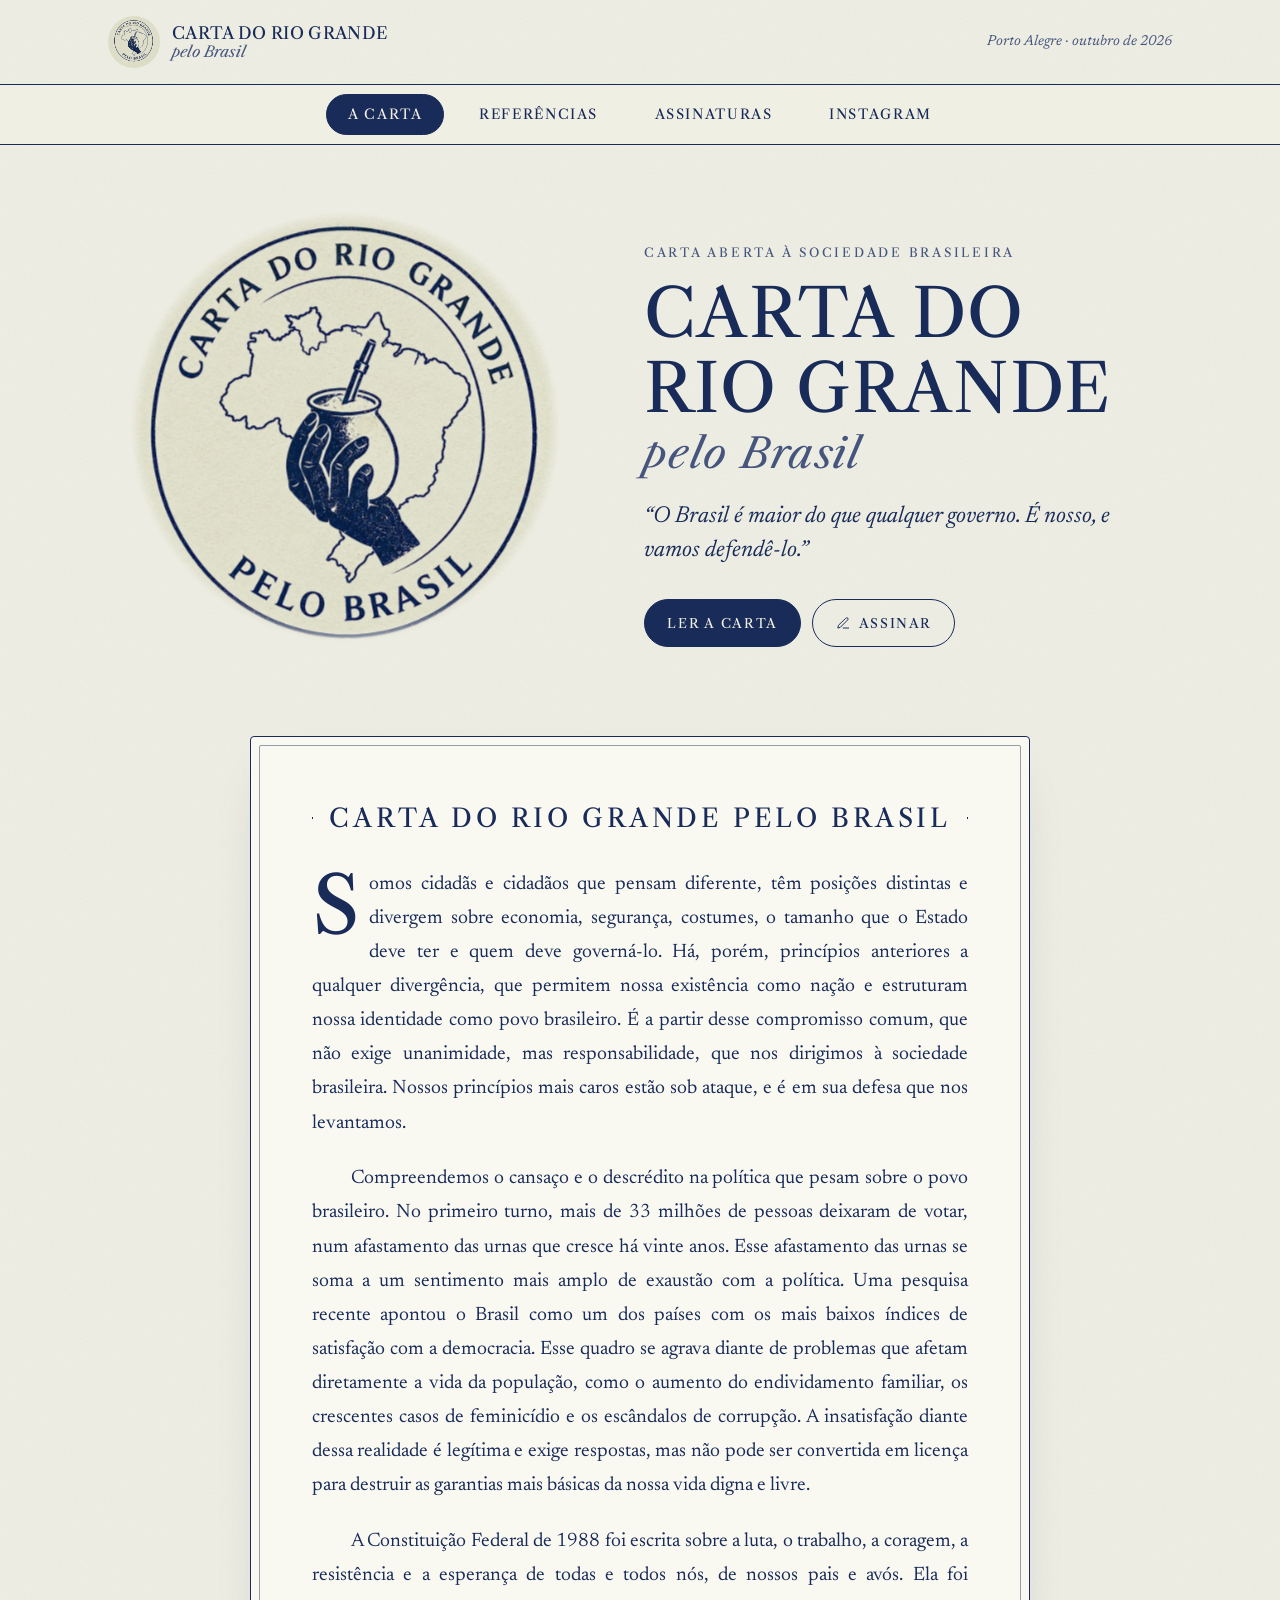
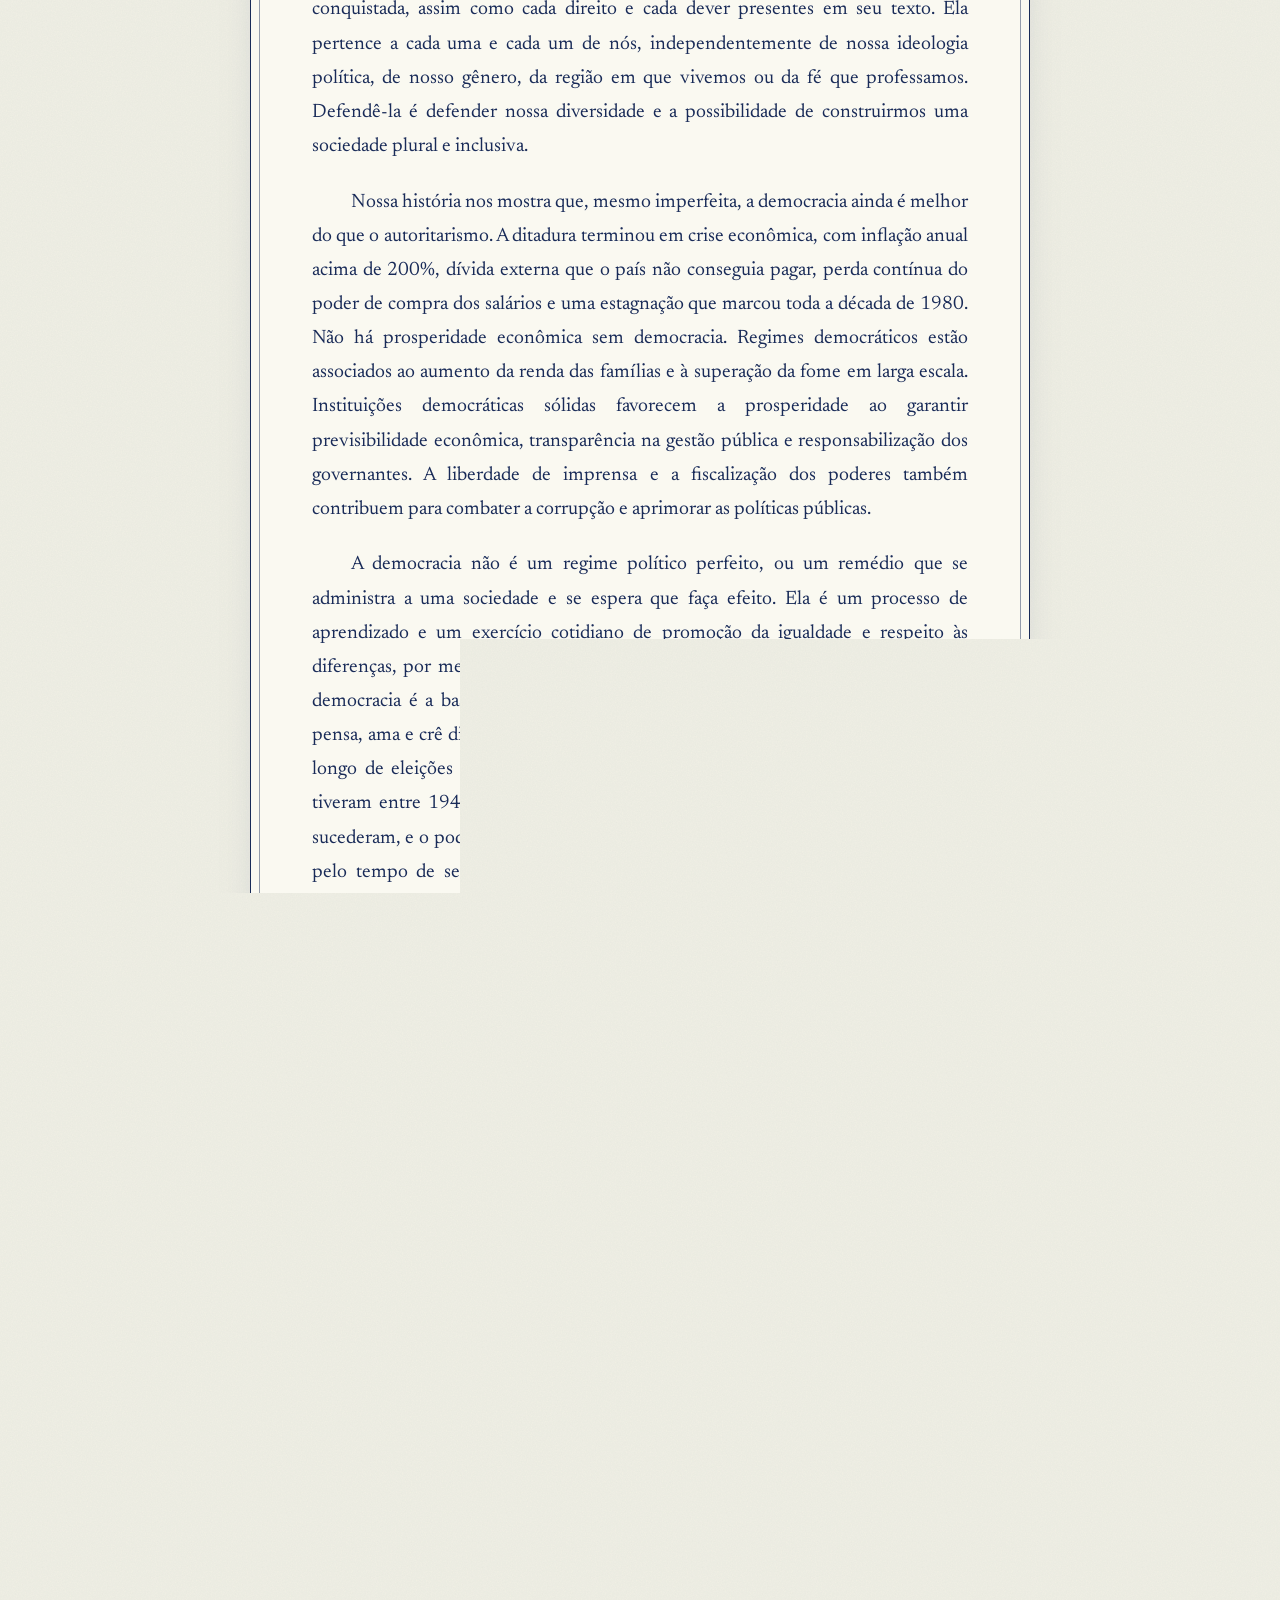
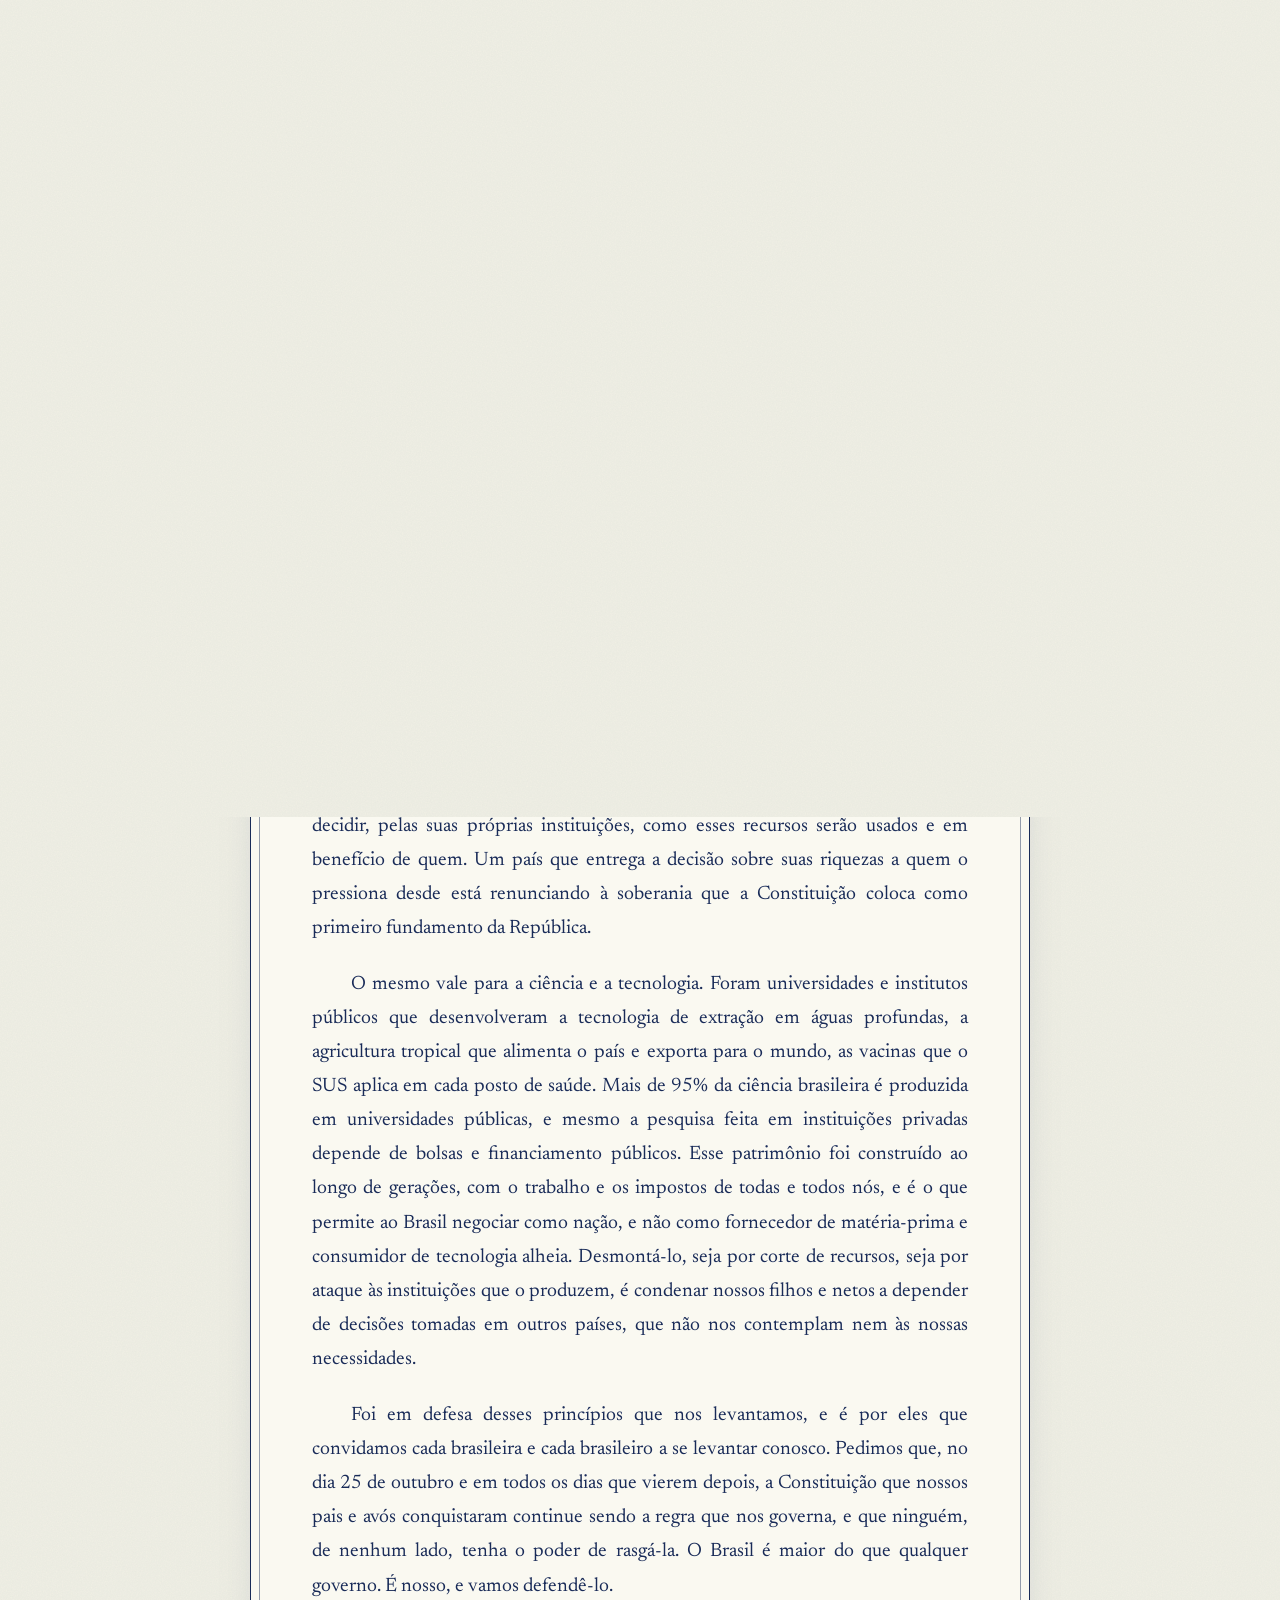
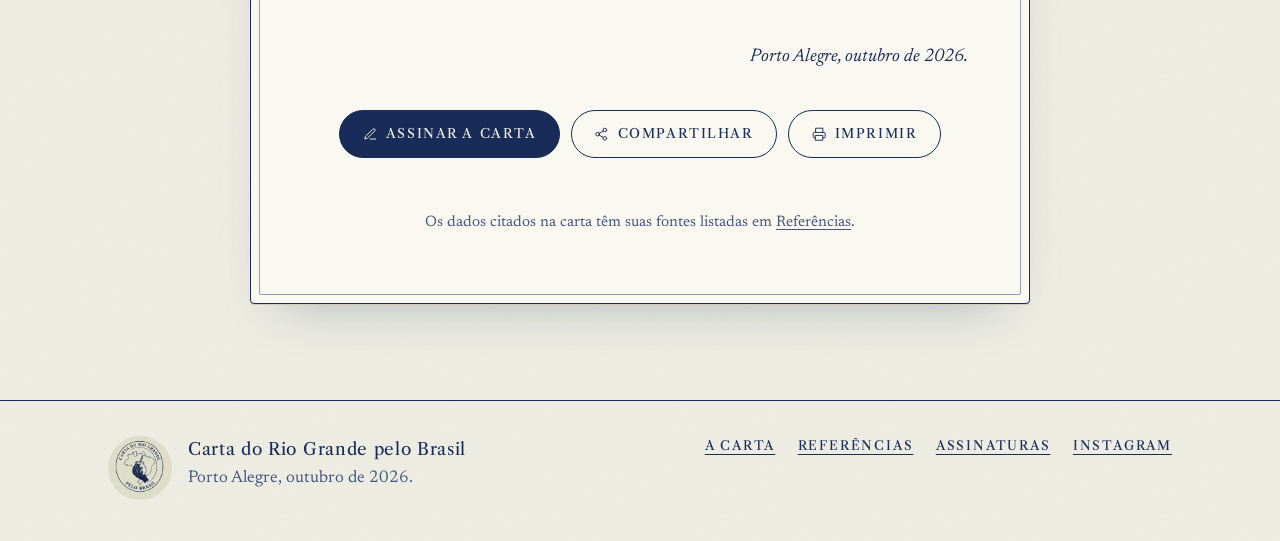
==== carta-rio-grande/carta-rio-grande-arquivo-unico.html @ a9699f63 "Adiciona versão em arquivo único da Carta do Rio Grande Co-Authored-By: Claude Opus 5.5 <noreply@ant" ====
<!doctype html>
<html lang="pt-BR">
<head>
  <meta charset="utf-8">
  <meta name="viewport" content="width=device-width, initial-scale=1, viewport-fit=cover">
  <title>Carta do Rio Grande pelo Brasil</title>
  <meta name="description" content="Uma carta aberta, escrita em Porto Alegre, em defesa da Constituição de 1988 e da democracia brasileira. Leia, consulte as referências e assine.">
  <meta name="theme-color" content="#F1F0E4">

  <meta property="og:type" content="website">
  <meta property="og:locale" content="pt_BR">
  <meta property="og:title" content="Carta do Rio Grande pelo Brasil">
  <meta property="og:description" content="Uma carta aberta em defesa da Constituição de 1988 e da democracia brasileira. Leia e assine.">
  <meta name="twitter:card" content="summary_large_image">

  <link rel="icon" href="[data-uri]" type="image/png">

  <link rel="preconnect" href="https://fonts.googleapis.com">
  <link rel="preconnect" href="https://fonts.gstatic.com" crossorigin>
  <link rel="stylesheet" href="https://fonts.googleapis.com/css2?family=Libre+Caslon+Text:ital,wght@0,400;0,700;1,400&amp;family=Newsreader:ital,opsz,wght@0,6..72,400;0,6..72,500;1,6..72,400&amp;display=swap">
  <style>
/* ==========================================================================
   Carta do Rio Grande pelo Brasil
   Tema: carimbo em tinta azul sobre papel, como o selo da carta.
   ========================================================================== */

:root {
  --ink: #192B58;        /* azul do selo */
  --ink-2: #24396F;
  --ink-soft: #46557D;   /* texto secundário */
  --paper: #F1F0E4;      /* papel do selo */
  --paper-2: #E8E6D6;
  --sheet: #FAF9F1;      /* folha da carta */
  --line: #CFCDBB;

  --serif-display: "Libre Caslon Text", Georgia, "Times New Roman", serif;
  --serif-text: "Newsreader", Georgia, "Times New Roman", serif;

  --gutter: 16px;
  --radius: 14px;
  --ease: cubic-bezier(.2, .7, .2, 1);
}

@media (min-width: 640px) { :root { --gutter: 28px; } }

*, *::before, *::after { box-sizing: border-box; }

html { scroll-behavior: smooth; -webkit-text-size-adjust: 100%; text-size-adjust: 100%; }

body {
  margin: 0;
  font-family: var(--serif-text);
  font-size: 1.0625rem;
  line-height: 1.6;
  color: var(--ink);
  background-color: var(--paper);
  /* grão de papel */
  background-image: url("data:image/svg+xml,%3Csvg xmlns='http://www.w3.org/2000/svg' width='220' height='220'%3E%3Cfilter id='n'%3E%3CfeTurbulence type='fractalNoise' baseFrequency='.8' numOctaves='3' stitchTiles='stitch'/%3E%3CfeColorMatrix values='0 0 0 0 .1 0 0 0 0 .17 0 0 0 0 .35 0 0 0 .06 0'/%3E%3C/filter%3E%3Crect width='100%25' height='100%25' filter='url(%23n)'/%3E%3C/svg%3E");
  -webkit-font-smoothing: antialiased;
}

h1, h2, h3 { margin: 0; font-family: var(--serif-display); font-weight: 400; line-height: 1.12; text-wrap: balance; }
p { margin: 0 0 1em; }
a { color: inherit; }
img, svg { display: block; max-width: 100%; height: auto; }
button, input { font: inherit; color: inherit; }
::selection { background: rgba(25, 43, 88, .16); }
:focus-visible { outline: 2px solid var(--ink); outline-offset: 3px; }

.wrap { width: 100%; max-width: 1120px; margin-inline: auto; padding-inline: var(--gutter); }
.narrow { max-width: 820px; }
.sprite { position: absolute; width: 0; height: 0; overflow: hidden; }
.sr-only { position: absolute; width: 1px; height: 1px; margin: -1px; padding: 0; overflow: hidden; clip: rect(0 0 0 0); white-space: nowrap; border: 0; }
.icon { width: 1.1em; height: 1.1em; flex: none; }

.skip-link {
  position: absolute; left: var(--gutter); top: -80px; z-index: 50;
  padding: .6rem 1rem; border-radius: 8px; background: var(--ink); color: var(--paper); text-decoration: none;
}
.skip-link:focus { top: 10px; }

/* ---------- Cabeçalho ---------- */
.masthead { position: relative; }

.masthead-inner {
  display: flex; align-items: center; justify-content: space-between; gap: 1rem;
  padding-block: 1rem;
}

.brand { display: inline-flex; align-items: center; gap: .75rem; text-decoration: none; }
.brand img { width: 52px; height: 52px; border-radius: 50%; mix-blend-mode: multiply; }
.brand-text { margin: 0; font-weight: 400; font-family: var(--serif-display); font-size: 1.05rem; line-height: 1.15; letter-spacing: .02em; text-transform: uppercase; }
.brand-text em { display: block; font-style: italic; text-transform: none; font-size: .95rem; letter-spacing: 0; color: var(--ink-soft); }

.masthead-date { display: none; margin: 0; font-size: .9rem; font-style: italic; color: var(--ink-soft); }
@media (min-width: 720px) { .masthead-date { display: block; } }

/* Abas — barra fixa, botões como carimbos */
.tabs-bar {
  position: sticky; top: 0; z-index: 20;
  border-block: 1.5px solid var(--ink);
  background: rgba(241, 240, 228, .94);
  -webkit-backdrop-filter: blur(8px);
  backdrop-filter: blur(8px);
}

.tabs {
  display: flex; gap: .4rem;
  padding-block: .55rem;
  overflow-x: auto; scrollbar-width: none;
}
.tabs::-webkit-scrollbar { display: none; }

.tab {
  flex: 0 0 auto;
  padding: .5rem 1rem;
  border: 1.5px solid transparent;
  border-radius: 999px;
  background: none;
  font-family: var(--serif-display);
  font-size: .82rem;
  letter-spacing: .12em;
  text-transform: uppercase;
  cursor: pointer;
  transition: background-color .25s, color .25s, border-color .25s;
}
.tab:hover { border-color: var(--ink); }
.tab[aria-selected="true"] { background: var(--ink); color: var(--paper); border-color: var(--ink); }

@media (min-width: 640px) {
  .tabs { justify-content: center; gap: .8rem; }
  .tab { padding: .55rem 1.3rem; font-size: .86rem; }
}
@media (max-width: 639.98px) {
  .refs li { padding-left: 2.3rem; font-size: .98rem; }
}

/* ---------- Painéis ---------- */
.panel { padding-block: clamp(2.5rem, 2rem + 4vw, 5rem) clamp(3.5rem, 3rem + 4vw, 6rem); outline: none; }
.panel[hidden] { display: none; }
.panel.is-entering { animation: rise .55s var(--ease); }

.kicker {
  margin: 0 0 .8rem;
  font-family: var(--serif-display);
  font-size: .78rem; letter-spacing: .22em; text-transform: uppercase;
  color: var(--ink-soft);
}

.panel-head { text-align: center; margin-bottom: clamp(2rem, 1.5rem + 2vw, 3rem); }
.panel-title { font-size: clamp(2.2rem, 1.6rem + 3vw, 3.6rem); letter-spacing: .02em; }
.panel-title::after {
  content: ""; display: block; width: 72px; height: 1.5px; margin: 1.2rem auto 0; background: var(--ink);
}
.panel-intro { max-width: 36rem; margin: 1.2rem auto 0; font-size: 1.15rem; color: var(--ink-soft); }

/* ---------- Botões ---------- */
.btn {
  display: inline-flex; align-items: center; justify-content: center; gap: .55rem;
  min-height: 48px; padding: .7rem 1.4rem;
  border: 1.5px solid var(--ink); border-radius: 999px;
  font-family: var(--serif-display); font-size: .82rem; letter-spacing: .12em; text-transform: uppercase;
  text-decoration: none; cursor: pointer; background: none;
  transition: background-color .25s, color .25s, transform .25s var(--ease);
}
.btn:hover { transform: translateY(-2px); }
.btn-ink { background: var(--ink); color: var(--paper); }
.btn-ink:hover { background: var(--ink-2); }
.btn-line:hover { background: var(--ink); color: var(--paper); }
.btn.is-disabled { opacity: .45; cursor: default; transform: none; }

/* ---------- Hero ---------- */
.hero {
  display: grid; gap: 2rem; align-items: center; justify-items: center;
  text-align: center;
  padding-bottom: clamp(2.5rem, 2rem + 3vw, 4.5rem);
}

.hero-seal { width: min(78vw, 400px); }
.hero-seal img {
  mix-blend-mode: multiply;
  /* recorta só o selo (sem o quadrado de papel da imagem) */
  -webkit-mask-image: radial-gradient(circle closest-side at 49.5% 46.5%, #000 84%, transparent 89%);
  mask-image: radial-gradient(circle closest-side at 49.5% 46.5%, #000 84%, transparent 89%);
  transform: scale(1.18);
  animation: stamp .9s var(--ease) both;
}

.hero-title { font-size: clamp(2.3rem, 1.6rem + 3.6vw, 4.2rem); letter-spacing: .02em; text-transform: uppercase; }
.hero-title span { display: block; margin-top: .3rem; font-style: italic; text-transform: none; font-size: .62em; color: var(--ink-soft); }

.hero-lead { max-width: 30rem; margin: 1.4rem auto 2rem; font-size: clamp(1.2rem, 1.1rem + .5vw, 1.45rem); font-style: italic; line-height: 1.45; }

.hero-actions { display: flex; flex-wrap: wrap; justify-content: center; gap: .7rem; }

@media (min-width: 900px) {
  .hero { grid-template-columns: 1fr 1.1fr; text-align: left; justify-items: start; gap: 3.5rem; }
  .hero-seal { width: 100%; max-width: 440px; justify-self: center; }
  .hero-lead { margin-inline: 0; }
  .hero-actions { justify-content: flex-start; }
}

/* ---------- A carta ---------- */
.letter-sheet {
  position: relative;
  max-width: 780px; margin-inline: auto;
  padding: clamp(1.8rem, 1rem + 4vw, 4.5rem) clamp(1.3rem, .6rem + 4vw, 4.5rem);
  background: var(--sheet);
  border: 1.5px solid var(--ink);
  border-radius: 4px;
  box-shadow: 0 1px 0 var(--line), 0 24px 50px -30px rgba(25, 43, 88, .35);
}
/* moldura dupla, como a borda do selo */
.letter-sheet::before {
  content: ""; position: absolute; inset: 8px;
  border: 1px solid rgba(25, 43, 88, .45); border-radius: 2px;
  pointer-events: none;
}

.letter-head { display: flex; align-items: center; gap: 1rem; margin-bottom: 2.2rem; }
.stamp-rule { flex: 1; height: 1.5px; background: var(--ink); }
.letter-title {
  font-size: clamp(1.15rem, 1rem + .9vw, 1.6rem);
  letter-spacing: .14em; text-transform: uppercase; text-align: center;
}

.letter-body p {
  font-size: clamp(1.08rem, 1.02rem + .25vw, 1.22rem);
  line-height: 1.75;
  text-align: justify; hyphens: auto; -webkit-hyphens: auto;
  text-indent: 2em;
  margin-bottom: 1.1em;
}
.letter-body p:first-child { text-indent: 0; }
.letter-body p:first-child::first-letter {
  float: left;
  margin: .08em .12em 0 0;
  font-family: var(--serif-display);
  font-size: 4.1em; line-height: .8;
}

.letter-foot { margin-top: 2.4rem; text-align: center; }
.letter-place { font-size: 1.15rem; font-style: italic; text-align: right; margin-bottom: 2.4rem; }
.letter-actions { display: flex; flex-wrap: wrap; justify-content: center; gap: .7rem; }
.share-feedback { min-height: 1.5em; margin: .9rem 0 0; font-size: .95rem; font-style: italic; color: var(--ink-soft); }
.letter-refs-note { margin: 1rem 0 0; font-size: .95rem; color: var(--ink-soft); }
.letter-refs-note a { text-underline-offset: 3px; }

/* ---------- Referências ---------- */
.search {
  position: relative; display: flex; align-items: center; gap: .6rem;
  margin-bottom: 1.8rem; padding: 0 1.1rem;
  border: 1.5px solid var(--ink); border-radius: 999px;
  background: var(--sheet);
}
.search .icon { color: var(--ink-soft); }
.search input {
  flex: 1; min-width: 0; min-height: 50px;
  border: 0; background: none; font-size: 1.05rem; outline: none;
}
.search input::placeholder { color: #6F7896; }
.search:focus-within { box-shadow: 0 0 0 3px rgba(25, 43, 88, .2); }
.search-count { font-size: .9rem; color: var(--ink-soft); white-space: nowrap; }

.refs { margin: 0; padding: 0; list-style: none; counter-reset: ref; }
.refs li {
  position: relative;
  padding: 1.05rem 0 1.05rem 3rem;
  border-bottom: 1px solid var(--line);
  font-size: 1.02rem; line-height: 1.55;
  overflow-wrap: anywhere;
  counter-increment: ref;
}
.refs li::before {
  content: counter(ref, decimal-leading-zero);
  position: absolute; left: 0; top: 1.15rem;
  font-family: var(--serif-display); font-size: .85rem; letter-spacing: .05em;
  color: var(--ink-soft);
}
.refs li[hidden] { display: none; }
.refs a { color: var(--ink-2); text-decoration-thickness: 1px; text-underline-offset: 3px; }
.refs a:hover { text-decoration-thickness: 2px; }
.refs-empty { text-align: center; font-style: italic; color: var(--ink-soft); padding: 2rem 0; }

/* ---------- Assinaturas ---------- */
.sign-card {
  display: grid; gap: 1.8rem; justify-items: center; text-align: center;
  padding: clamp(1.8rem, 1.2rem + 3vw, 3.2rem);
  border: 1.5px dashed var(--ink); border-radius: var(--radius);
  background: var(--sheet);
}

.sign-seal { width: 150px; }
.seal-line { fill: none; stroke: var(--ink); stroke-width: 1.5; }
.seal-text { font-family: var(--serif-display); font-size: 12.5px; letter-spacing: .1em; fill: var(--ink); }
.sign-seal svg { animation: spin 60s linear infinite; }
.seal-icon { color: var(--ink); }

.form-slot { max-width: 34rem; }
.form-slot h3 { font-size: clamp(1.35rem, 1.2rem + .8vw, 1.8rem); margin-bottom: .8rem; }
.form-slot p { color: var(--ink-soft); }
.form-slot .btn { margin-top: .4rem; }
.soon {
  display: inline-block; margin-bottom: 1rem !important;
  padding: .3rem .9rem; border: 1.5px solid var(--ink); border-radius: 4px;
  font-family: var(--serif-display); font-size: .78rem; letter-spacing: .22em; text-transform: uppercase;
  color: var(--ink) !important; transform: rotate(-3deg);
}
.form-embed { width: 100%; }
.form-embed iframe { width: 100%; min-height: 900px; border: 0; border-radius: 8px; background: #fff; }

@media (min-width: 760px) {
  .sign-card { grid-template-columns: auto 1fr; text-align: left; justify-items: start; align-items: center; gap: 2.5rem; }
  .sign-card.has-form { grid-template-columns: 1fr; justify-items: stretch; }
}

.signers { margin-top: 3rem; }
.signers-title { font-size: 1.35rem; text-align: center; margin-bottom: 1.4rem; }
.signers-list {
  display: grid; grid-template-columns: repeat(auto-fill, minmax(220px, 1fr)); gap: .8rem;
  margin: 0; padding: 0; list-style: none;
}
.signer-ghost {
  display: grid; gap: .45rem; padding: 1rem 1.1rem;
  border: 1px solid var(--line); border-radius: 10px; background: rgba(250, 249, 241, .6);
}
.signer-ghost span { display: block; height: 10px; border-radius: 6px; background: var(--paper-2); }
.signer-ghost span:first-child { width: 70%; height: 12px; }
.signer-ghost span:last-child { width: 45%; }
.signers-note { margin-top: 1.2rem; text-align: center; font-style: italic; color: var(--ink-soft); }

/* ---------- Instagram ---------- */
.ig {
  padding: clamp(1.2rem, .8rem + 2vw, 2.2rem);
  border: 1.5px solid var(--ink); border-radius: var(--radius);
  background: var(--sheet);
}

.ig-profile { display: grid; grid-template-columns: auto 1fr; gap: 1rem 1.3rem; align-items: center; margin-bottom: 1.8rem; }
.ig-avatar {
  width: 84px; height: 84px; border-radius: 50%; object-fit: cover;
  border: 1.5px solid var(--ink); padding: 3px; background: var(--paper); mix-blend-mode: multiply;
}
.ig-meta p { margin: 0; }
.ig-handle { font-family: var(--serif-display); font-size: 1.15rem; }
.ig-name { font-weight: 500; }
.ig-bio { font-size: .98rem; color: var(--ink-soft); }
.ig-follow { grid-column: 1 / -1; }

@media (min-width: 640px) {
  .ig-profile { grid-template-columns: auto 1fr auto; }
  .ig-avatar { width: 104px; height: 104px; }
  .ig-follow { grid-column: auto; }
}

.ig-grid { display: grid; grid-template-columns: repeat(3, 1fr); gap: 4px; margin: 0; padding: 0; list-style: none; }

.post {
  position: relative; aspect-ratio: 1; overflow: hidden;
  display: grid; place-items: center; padding: 9%;
  text-align: center;
  transition: transform .4s var(--ease);
}
.post:hover { transform: scale(.98); }
.post p { margin: 0; font-family: var(--serif-display); font-size: clamp(.62rem, .4rem + 1.1vw, 1.05rem); line-height: 1.3; }
.post--ink { background: var(--ink); color: var(--paper); }
.post--paper { background: var(--paper); color: var(--ink); box-shadow: inset 0 0 0 1px var(--line); }
.post--paper p::before, .post--ink p::before { content: "“"; display: block; font-size: 2em; line-height: .8; opacity: .6; }
.post--seal { padding: 0; background: var(--sheet); }
.post--seal img { width: 100%; height: 100%; object-fit: cover; mix-blend-mode: multiply; transform: scale(1.12); -webkit-mask-image: radial-gradient(circle closest-side at 49.5% 46.5%, #000 84%, transparent 89%); mask-image: radial-gradient(circle closest-side at 49.5% 46.5%, #000 84%, transparent 89%); }
.post--stamp { background: var(--paper); }
.post--stamp p {
  display: grid; place-items: center; width: 82%; aspect-ratio: 1;
  border: 1.5px solid var(--ink); border-radius: 50%;
  box-shadow: 0 0 0 5px var(--paper), 0 0 0 6.5px var(--ink);
  text-transform: uppercase; letter-spacing: .12em; transform: rotate(-8deg);
}
.post--stamp span { display: block; font-size: 1.5em; }

/* ---------- Rodapé ---------- */
.site-foot { border-top: 1.5px solid var(--ink); padding-block: 2.2rem 2.6rem; }
.site-foot-inner { display: grid; justify-items: center; gap: 1rem; text-align: center; }
.site-foot img { width: 64px; height: 64px; border-radius: 50%; mix-blend-mode: multiply; }
.site-foot p { margin: 0; color: var(--ink-soft); }
.site-foot strong { font-family: var(--serif-display); font-weight: 400; color: var(--ink); letter-spacing: .04em; }
.foot-nav { display: flex; flex-wrap: wrap; justify-content: center; gap: .4rem 1.4rem; }
.foot-nav a { font-family: var(--serif-display); font-size: .8rem; letter-spacing: .14em; text-transform: uppercase; text-underline-offset: 4px; }

@media (min-width: 760px) {
  .site-foot-inner { grid-template-columns: auto 1fr auto; text-align: left; justify-items: start; }
}

/* ---------- Animações ---------- */
@keyframes rise { from { opacity: 0; transform: translateY(14px); } to { opacity: 1; transform: none; } }
@keyframes stamp { 0% { opacity: 0; transform: scale(1.32) rotate(-6deg); } 60% { opacity: 1; transform: scale(1.15) rotate(1deg); } 100% { transform: scale(1.18); } }
@keyframes spin { to { transform: rotate(360deg); } }

@media (prefers-reduced-motion: reduce) {
  html { scroll-behavior: auto; }
  *, *::before, *::after { animation: none !important; transition: none !important; }
}

/* ---------- Impressão: só a carta ---------- */
@media print {
  body { background: #fff; }
  .masthead, .hero, .letter-actions, .share-feedback, .site-foot, .skip-link, .panel:not(#carta) { display: none !important; }
  .panel { padding: 0; }
  .letter-sheet { border: 0; box-shadow: none; padding: 0; background: none; }
  .letter-sheet::before { display: none; }
  .letter-body p { font-size: 11.5pt; }
}

</style>
  
</head>

<body>
  <svg class="sprite" aria-hidden="true" focusable="false" xmlns="http://www.w3.org/2000/svg">
    <symbol id="i-share" viewBox="0 0 24 24"><g fill="none" stroke="currentColor" stroke-width="1.6" stroke-linecap="round" stroke-linejoin="round"><circle cx="18" cy="5" r="3"/><circle cx="6" cy="12" r="3"/><circle cx="18" cy="19" r="3"/><path d="m8.6 13.5 6.8 4M15.4 6.5l-6.8 4"/></g></symbol>
    <symbol id="i-print" viewBox="0 0 24 24"><g fill="none" stroke="currentColor" stroke-width="1.6" stroke-linecap="round" stroke-linejoin="round"><path d="M6 9V2h12v7M6 18H4a2 2 0 0 1-2-2v-5a2 2 0 0 1 2-2h16a2 2 0 0 1 2 2v5a2 2 0 0 1-2 2h-2"/><rect x="6" y="14" width="12" height="8"/></g></symbol>
    <symbol id="i-pen" viewBox="0 0 24 24"><g fill="none" stroke="currentColor" stroke-width="1.6" stroke-linecap="round" stroke-linejoin="round"><path d="M12 20h9"/><path d="M16.5 3.5a2.1 2.1 0 0 1 3 3L7 19l-4 1 1-4z"/></g></symbol>
    <symbol id="i-instagram" viewBox="0 0 24 24"><g fill="none" stroke="currentColor" stroke-width="1.6" stroke-linecap="round" stroke-linejoin="round"><rect x="2" y="2" width="20" height="20" rx="5"/><circle cx="12" cy="12" r="4"/><path d="M17.5 6.5h.01"/></g></symbol>
    <symbol id="i-search" viewBox="0 0 24 24"><g fill="none" stroke="currentColor" stroke-width="1.6" stroke-linecap="round"><circle cx="11" cy="11" r="7"/><path d="m20 20-3.5-3.5"/></g></symbol>
    <symbol id="i-external" viewBox="0 0 24 24"><path fill="none" stroke="currentColor" stroke-width="1.8" stroke-linecap="round" stroke-linejoin="round" d="M7 17 17 7M8 7h9v9"/></symbol>
  </svg>

  <a class="skip-link" href="#conteudo">Pular para o conteúdo</a>

  <header class="masthead">
    <div class="wrap masthead-inner">
      <a class="brand" href="#carta" data-tab-link="carta">
        <img src="[data-uri]" alt="" width="56" height="56">
        <h1 class="brand-text">Carta do Rio Grande <em>pelo Brasil</em></h1>
      </a>
      <p class="masthead-date">Porto Alegre · outubro de 2026</p>
    </div>

    <nav class="tabs-bar" aria-label="Seções do site">
      <div class="wrap">
        <div class="tabs" role="tablist" aria-label="Seções">
          <button class="tab" role="tab" id="tab-carta" aria-controls="carta" aria-selected="true" data-tab="carta">A Carta</button>
          <button class="tab" role="tab" id="tab-referencias" aria-controls="referencias" aria-selected="false" tabindex="-1" data-tab="referencias">Referências</button>
          <button class="tab" role="tab" id="tab-assinaturas" aria-controls="assinaturas" aria-selected="false" tabindex="-1" data-tab="assinaturas">Assinaturas</button>
          <button class="tab" role="tab" id="tab-instagram" aria-controls="instagram" aria-selected="false" tabindex="-1" data-tab="instagram">Instagram</button>
        </div>
      </div>
    </nav>
  </header>

  <main id="conteudo">

    <!-- ============ A CARTA ============ -->
    <section class="panel" id="carta" role="tabpanel" aria-labelledby="tab-carta" tabindex="-1">
      <div class="hero wrap">
        <div class="hero-seal">
          <img src="[data-uri]" alt="Selo da Carta do Rio Grande pelo Brasil: uma mão segurando uma cuia de chimarrão sobre o mapa do Brasil" width="1254" height="1254">
        </div>
        <div class="hero-copy">
          <p class="kicker">Carta aberta à sociedade brasileira</p>
          <h2 class="hero-title">Carta do Rio Grande <span>pelo Brasil</span></h2>
          <p class="hero-lead">“O Brasil é maior do que qualquer governo. É nosso, e vamos defendê-lo.”</p>
          <div class="hero-actions">
            <a class="btn btn-ink" href="#leitura">Ler a carta</a>
            <a class="btn btn-line" href="#assinaturas" data-tab-link="assinaturas">
              <svg class="icon" aria-hidden="true"><use href="#i-pen"/></svg> Assinar
            </a>
          </div>
        </div>
      </div>

      <article class="letter wrap" id="leitura" aria-labelledby="carta-title">
        <div class="letter-sheet">
          <header class="letter-head">
            <span class="stamp-rule" aria-hidden="true"></span>
            <h2 class="letter-title" id="carta-title">Carta do Rio Grande pelo Brasil</h2>
            <span class="stamp-rule" aria-hidden="true"></span>
          </header>

          <div class="letter-body">
            <p>Somos cidadãs e cidadãos que pensam diferente, têm posições distintas e divergem sobre economia, segurança, costumes, o tamanho que o Estado deve ter e quem deve governá-lo. Há, porém, princípios anteriores a qualquer divergência, que permitem nossa existência como nação e estruturam nossa identidade como povo brasileiro. É a partir desse compromisso comum, que não exige unanimidade, mas responsabilidade, que nos dirigimos à sociedade brasileira. Nossos princípios mais caros estão sob ataque, e é em sua defesa que nos levantamos.</p>
            <p>Compreendemos o cansaço e o descrédito na política que pesam sobre o povo brasileiro. No primeiro turno, mais de 33 milhões de pessoas deixaram de votar, num afastamento das urnas que cresce há vinte anos. Esse afastamento das urnas se soma a um sentimento mais amplo de exaustão com a política. Uma pesquisa recente apontou o Brasil como um dos países com os mais baixos índices de satisfação com a democracia. Esse quadro se agrava diante de problemas que afetam diretamente a vida da população, como o aumento do endividamento familiar, os crescentes casos de feminicídio e os escândalos de corrupção. A insatisfação diante dessa realidade é legítima e exige respostas, mas não pode ser convertida em licença para destruir as garantias mais básicas da nossa vida digna e livre.</p>
            <p>A Constituição Federal de 1988 foi escrita sobre a luta, o trabalho, a coragem, a resistência e a esperança de todas e todos nós, de nossos pais e avós. Ela foi conquistada, assim como cada direito e cada dever presentes em seu texto. Ela pertence a cada uma e cada um de nós, independentemente de nossa ideologia política, de nosso gênero, da região em que vivemos ou da fé que professamos. Defendê-la é defender nossa diversidade e a possibilidade de construirmos uma sociedade plural e inclusiva.</p>
            <p>Nossa história nos mostra que, mesmo imperfeita, a democracia ainda é melhor do que o autoritarismo. A ditadura terminou em crise econômica, com inflação anual acima de 200%, dívida externa que o país não conseguia pagar, perda contínua do poder de compra dos salários e uma estagnação que marcou toda a década de 1980. Não há prosperidade econômica sem democracia. Regimes democráticos estão associados ao aumento da renda das famílias e à superação da fome em larga escala. Instituições democráticas sólidas favorecem a prosperidade ao garantir previsibilidade econômica, transparência na gestão pública e responsabilização dos governantes. A liberdade de imprensa e a fiscalização dos poderes também contribuem para combater a corrupção e aprimorar as políticas públicas.</p>
            <p>A democracia não é um regime político perfeito, ou um remédio que se administra a uma sociedade e se espera que faça efeito. Ela é um processo de aprendizado e um exercício cotidiano de promoção da igualdade e respeito às diferenças, por meio do qual batalhamos como indivíduos e como coletividade. A democracia é a base que nos possibilita erguer a voz em nome de quem existe, pensa, ama e crê diferente de nós. É ela que nos permite viver hoje o período mais longo de eleições livres da história do Brasil: 38 anos, mais do que nossos avós tiveram entre 1946 e 1964. Nesse tempo, governos de direita e de esquerda se sucederam, e o poder mudou de mãos pelo voto. Quem vence uma eleição, governa pelo tempo de seu mandato, dentro das regras estabelecidas pela Constituição. Quem perde, aceita o resultado, fiscaliza os atos do governante, faz oposição e concorre nas próximas eleições. É assim que uma República Democrática deve funcionar: com espaço para a divergência e respeito às regras do jogo.</p>
            <p>Direita ou esquerda, liberal ou conservador são posições legítimas e necessárias. Antes de reivindicar qualquer uma delas, porém, é urgente reconhecer o direito à representação de todas e todos que, mesmo divergindo, constroem o debate democrático. Esse direito está em risco. O radicalismo e o abandono do debate têm aberto margem justamente para projetos que visam a destruir o que temos de mais valioso. A ameaça já não é abstrata nem distante. Nos últimos dias, assistimos a ameaças explícitas a manifestantes, a ataques a templos religiosos e a incêndios em universidades. A violência é concreta e está aumentando, tanto em intensidade quanto em frequência, e tanto a direita quanto a esquerda correm o risco de ser silenciadas por quem usa de meios ilegítimos e violentos para combater quem pensa diferente.</p>
            <p>No caso das mulheres, a ameaça já foi dita em voz alta. Quando representantes de um mesmo projeto político afirmam que as mulheres votam mal, negam a existência do feminicídio e defendem a submissão de mulheres aos homens, não estão apenas emitindo opiniões. Estão validando a violência e fomentando o retrocesso de direitos que levaram gerações para serem conquistados. Num país em que os casos de feminicídio só crescem, esse discurso representa um risco real, dentro e fora dos lares.</p>
            <p>O autoritarismo não se manifesta apenas por ameaças às liberdades políticas, mas também pela instrumentalização de demandas sociais e econômicas para capturar o voto. É incompatível sinalizar, para a população, a continuidade de programas sociais enquanto, para os setores financeiros, prometem-se cortes expressivos nos gastos. Anuncia-se o fim do endividamento das famílias ao passo que se defendem casas de apostas e ampliação da jornada de trabalho sem aumento proporcional de salário. Ao setor agroindustrial são anunciados incentivos, enquanto se defendem taxações internacionais sobre produtos brasileiros. Estamos diante de um projeto de tomada do poder, sem controles, limites ou responsabilidade, resguardando unicamente interesses particulares incompatíveis com a paz e a prosperidade do povo brasileiro.</p>
            <p>A resposta para a má política não deve ser confundida com um aceno para autoritarismo e para promessas vazias, mas sim a exigência firme, o voto consciente em defesa das leis que protegem o cidadão. Apenas com instituições sólidas, eleições transparentes e respeito à Constituição é que conseguiremos assegurar que o Brasil retorne ao caminho do desenvolvimento, da segurança e das oportunidades. Setores que garantem o funcionamento do país não podem ser rifados para interesses externos. O Brasil guarda a maior floresta tropical do planeta, uma das maiores reservas de água doce do mundo, o petróleo do pré-sal e minerais dos quais a indústria mundial depende cada vez mais, como o nióbio e as terras raras. Nada disso pertence a um governo ou a um partido. Pertence ao povo brasileiro, a quem cabe decidir, pelas suas próprias instituições, como esses recursos serão usados e em benefício de quem. Um país que entrega a decisão sobre suas riquezas a quem o pressiona desde está renunciando à soberania que a Constituição coloca como primeiro fundamento da República.</p>
            <p>O mesmo vale para a ciência e a tecnologia. Foram universidades e institutos públicos que desenvolveram a tecnologia de extração em águas profundas, a agricultura tropical que alimenta o país e exporta para o mundo, as vacinas que o SUS aplica em cada posto de saúde. Mais de 95% da ciência brasileira é produzida em universidades públicas, e mesmo a pesquisa feita em instituições privadas depende de bolsas e financiamento públicos. Esse patrimônio foi construído ao longo de gerações, com o trabalho e os impostos de todas e todos nós, e é o que permite ao Brasil negociar como nação, e não como fornecedor de matéria-prima e consumidor de tecnologia alheia. Desmontá-lo, seja por corte de recursos, seja por ataque às instituições que o produzem, é condenar nossos filhos e netos a depender de decisões tomadas em outros países, que não nos contemplam nem às nossas necessidades.</p>
            <p>Foi em defesa desses princípios que nos levantamos, e é por eles que convidamos cada brasileira e cada brasileiro a se levantar conosco. Pedimos que, no dia 25 de outubro e em todos os dias que vierem depois, a Constituição que nossos pais e avós conquistaram continue sendo a regra que nos governa, e que ninguém, de nenhum lado, tenha o poder de rasgá-la. O Brasil é maior do que qualquer governo. É nosso, e vamos defendê-lo.</p>
          </div>

          <footer class="letter-foot">
            <p class="letter-place">Porto Alegre, outubro de 2026.</p>
            <div class="letter-actions">
              <a class="btn btn-ink" href="#assinaturas" data-tab-link="assinaturas">
                <svg class="icon" aria-hidden="true"><use href="#i-pen"/></svg> Assinar a carta
              </a>
              <button class="btn btn-line" type="button" data-share>
                <svg class="icon" aria-hidden="true"><use href="#i-share"/></svg> Compartilhar
              </button>
              <button class="btn btn-line" type="button" data-print>
                <svg class="icon" aria-hidden="true"><use href="#i-print"/></svg> Imprimir
              </button>
            </div>
            <p class="share-feedback" data-share-feedback role="status" aria-live="polite"></p>
            <p class="letter-refs-note">Os dados citados na carta têm suas fontes listadas em <a href="#referencias" data-tab-link="referencias">Referências</a>.</p>
          </footer>
        </div>
      </article>
    </section>

    <!-- ============ REFERÊNCIAS ============ -->
    <section class="panel" id="referencias" role="tabpanel" aria-labelledby="tab-referencias" tabindex="-1" hidden>
      <div class="wrap narrow">
        <header class="panel-head">
          <p class="kicker">Fontes</p>
          <h2 class="panel-title">Referências</h2>
          <p class="panel-intro">Os dados e fatos mencionados na carta vêm das fontes abaixo, em ordem alfabética, conforme a norma ABNT.</p>
        </header>

        <div class="search">
          <svg class="icon" aria-hidden="true"><use href="#i-search"/></svg>
          <label class="sr-only" for="ref-filter">Filtrar referências</label>
          <input id="ref-filter" type="search" placeholder="Filtrar por autor, veículo ou tema…" autocomplete="off" data-ref-filter>
          <span class="search-count" data-ref-count aria-live="polite"></span>
        </div>

        <ol class="refs" data-refs>
            <li>15 UNIVERSIDADES públicas produzem 60% da ciência brasileira. Jornal da USP, São Carlos, 5 set. 2019. Disponível em: <a href="https://saocarlos.usp.br/15-universidades-publicas-produzem-60-da-ciencia-brasileira/" target="_blank" rel="noopener">https://saocarlos.usp.br/15-universidades-publicas-produzem-60-da-ciencia-brasileira/</a>. Acesso em: 12 out. 2026.</li>
            <li>ABSTENÇÃO passa de 33 milhões em 2026 e atinge maior nível em 28 anos. Terra, São Paulo, 5 out. 2026. Disponível em: <a href="https://www.terra.com.br/noticias/eleicoes/abstencao-passa-de-33-milhoes-em-2026-e-atinge-maior-nivel-em-28-anos,e3799dbbebb6ebed266b0314afea26e6w5tuflne.html" target="_blank" rel="noopener">https://www.terra.com.br/noticias/eleicoes/abstencao-passa-de-33-milhoes-em-2026-e-atinge-maior-nivel-em-28-anos,e3799dbbebb6ebed266b0314afea26e6w5tuflne.html</a>. Acesso em: 12 out. 2026.</li>
            <li>ACEMOGLU, Daron; NAIDU, Suresh; RESTREPO, Pascual; ROBINSON, James A. Democracy does cause growth. Journal of Political Economy, Chicago, v. 127, n. 1, p. 47-100, 2019. DOI: <a href="https://doi.org/10.1086/700936" target="_blank" rel="noopener">10.1086/700936</a>.</li>
            <li>AMEAÇAS a estudantes pró-Lula acionam PF e MEC em todo o país. Brasil em Folhas, 10 out. 2026. Disponível em: <a href="https://www.brasilemfolhas.com.br/2026/10/ameacas-a-estudantes-pro-lula-acionam-pf-e-mec-em-todo-o-pais/" target="_blank" rel="noopener">https://www.brasilemfolhas.com.br/2026/10/ameacas-a-estudantes-pro-lula-acionam-pf-e-mec-em-todo-o-pais/</a>. Acesso em: 12 out. 2026.</li>
            <li>BRASIL. [Constituição (1988)]. Constituição da República Federativa do Brasil de 1988. Brasília, DF: Presidência da República, [2026]. Disponível em: <a href="https://www.planalto.gov.br/ccivil_03/constituicao/constituicao.htm" target="_blank" rel="noopener">https://www.planalto.gov.br/ccivil_03/constituicao/constituicao.htm</a>. Acesso em: 12 out. 2026.</li>
            <li>BRASIL. Ministério da Ciência, Tecnologia e Inovação. Indicadores nacionais de ciência, tecnologia e inovação: dispêndio nacional em P&amp;D por setor institucional, 2000–2024. Brasília, DF: MCTI, 2026. Disponível em: <a href="https://www.gov.br/mcti/pt-br/acompanhe-o-mcti/indicadores/paginas/recursos-aplicados/indicadores-consolidados/1-1-3-brasil-dispendio-nacional-em-pesquisa-e-desenvolvimento-em-relacao-pd-e-produto-interno-bruto-por-setor-institucional" target="_blank" rel="noopener">https://www.gov.br/mcti/pt-br/acompanhe-o-mcti/indicadores/paginas/recursos-aplicados/indicadores-consolidados/1-1-3-brasil-dispendio-nacional-em-pesquisa-e-desenvolvimento-em-relacao-pd-e-produto-interno-bruto-por-setor-institucional</a>. Acesso em: 12 out. 2026.</li>
            <li>BRASIL. Tribunal Superior Eleitoral. Estatísticas eleitorais: comparecimento e abstenção, eleições presidenciais 1998–2026. Brasília, DF: TSE, 2026. Disponível em: <a href="https://sig.tse.jus.br/ords/dwapr/r/seai/sig-eleicao" target="_blank" rel="noopener">https://sig.tse.jus.br/ords/dwapr/r/seai/sig-eleicao</a>. Acesso em: 12 out. 2026.</li>
            <li>BRASIL registra novo recorde de feminicídios em 2025, com 1.571 mulheres assassinadas. ND Mais, Florianópolis, jul. 2026. Disponível em: <a href="https://ndmais.com.br/seguranca/feminicidios-crescem-no-brasil-e-chegam-a-1571-casos-em-2025/" target="_blank" rel="noopener">https://ndmais.com.br/seguranca/feminicidios-crescem-no-brasil-e-chegam-a-1571-casos-em-2025/</a>. Acesso em: 12 out. 2026.</li>
            <li>BRAZIL election 2026: Lula vs. Flávio Bolsonaro as Trump watches. Axios, Arlington, 2 out. 2026. Disponível em: <a href="https://www.axios.com/2026/10/02/brazil-election-lula-flavio-bolsonaro-trump-amazon" target="_blank" rel="noopener">https://www.axios.com/2026/10/02/brazil-election-lula-flavio-bolsonaro-trump-amazon</a>. Acesso em: 12 out. 2026.</li>
            <li>CROSS, Di; THOMSON, Simon; SINCLAIR, Alexandra. Research in Brazil: a report for CAPES by Clarivate Analytics. Philadelphia: Clarivate Analytics, 2018. Disponível em: <a href="https://www.gov.br/capes/pt-br/centrais-de-conteudo/17012018-capes-infografico-pdf" target="_blank" rel="noopener">https://www.gov.br/capes/pt-br/centrais-de-conteudo/17012018-capes-infografico-pdf</a>. Acesso em: 12 out. 2026.</li>
            <li>ESTUDANTES receberam ameaças de bolsonaristas antes de incêndio na UFPE: “Vamos explodir”. Revista Fórum, 8 out. 2026. Disponível em: <a href="https://revistaforum.com.br/brasil/estudantes-ameacas-incendio-ufpe/" target="_blank" rel="noopener">https://revistaforum.com.br/brasil/estudantes-ameacas-incendio-ufpe/</a>. Acesso em: 12 out. 2026.</li>
            <li>FLÁVIO Bolsonaro e Lula vão disputar segundo turno nas eleições presidenciais. Rádio Senado, Brasília, DF, 4 out. 2026. Disponível em: <a href="https://www12.senado.leg.br/radio/1/noticia/2026/10/04/flavio-bolsonaro-e-lula-vao-disputar-segundo-turno-nas-eleicoes-presidenciais" target="_blank" rel="noopener">https://www12.senado.leg.br/radio/1/noticia/2026/10/04/flavio-bolsonaro-e-lula-vao-disputar-segundo-turno-nas-eleicoes-presidenciais</a>. Acesso em: 12 out. 2026.</li>
            <li>FÓRUM BRASILEIRO DE SEGURANÇA PÚBLICA. Anuário Brasileiro de Segurança Pública 2026. São Paulo: FBSP, 2026. Disponível em: <a href="https://forumseguranca.org.br/anuario-brasileiro-seguranca-publica/" target="_blank" rel="noopener">https://forumseguranca.org.br/anuario-brasileiro-seguranca-publica/</a>. Acesso em: 12 out. 2026.</li>
            <li>INCÊNDIO atinge prédio da UFPE na noite desta quarta (7). Diario de Pernambuco, Recife, 7 out. 2026. Disponível em: <a href="https://www.diariodepernambuco.com.br/vida-urbana/2026/10/11726121-incendio-atinge-predio-da-ufpe-na-noite-desta-quarta-7.html" target="_blank" rel="noopener">https://www.diariodepernambuco.com.br/vida-urbana/2026/10/11726121-incendio-atinge-predio-da-ufpe-na-noite-desta-quarta-7.html</a>. Acesso em: 12 out. 2026.</li>
            <li>INCÊNDIO na UFPE destrói 20 anos de pesquisas e causa prejuízo de R$ 100 milhões. Brasil 247, 8 out. 2026. Disponível em: <a href="https://www.brasil247.com/nordeste/incendio-na-ufpe-destroi-20-anos-de-pesquisas-e-causa-prejuizo-de-r-100-milhoes/" target="_blank" rel="noopener">https://www.brasil247.com/nordeste/incendio-na-ufpe-destroi-20-anos-de-pesquisas-e-causa-prejuizo-de-r-100-milhoes/</a>. Acesso em: 12 out. 2026.</li>
            <li>INSTITUTO BRASILEIRO DE GEOGRAFIA E ESTATÍSTICA. Índice Nacional de Preços ao Consumidor Amplo (IPCA): série histórica. Rio de Janeiro: IBGE, 2026. Disponível em: <a href="https://www.ibge.gov.br/estatisticas/economicas/precos-e-custos/9256-indice-nacional-de-precos-ao-consumidor-amplo.html" target="_blank" rel="noopener">https://www.ibge.gov.br/estatisticas/economicas/precos-e-custos/9256-indice-nacional-de-precos-ao-consumidor-amplo.html</a>. Acesso em: 12 out. 2026.</li>
            <li>LEVITSKY, Steven; ZIBLATT, Daniel. Como as democracias morrem. Tradução de Renato Aguiar. Rio de Janeiro: Zahar, 2018.</li>
            <li>MOURA, Mariluce. Universidades públicas respondem por mais de 95% da produção científica do Brasil. Academia Brasileira de Ciências, Rio de Janeiro, 15 abr. 2019. Disponível em: <a href="https://www.abc.org.br/2019/04/15/universidades-publicas-respondem-por-mais-de-95-da-producao-cientifica-do-brasil/" target="_blank" rel="noopener">https://www.abc.org.br/2019/04/15/universidades-publicas-respondem-por-mais-de-95-da-producao-cientifica-do-brasil/</a>. Acesso em: 12 out. 2026.</li>
            <li>PESQUISA que associou zika vírus e microcefalia vence prêmio Peter Muranyi. Agência FAPESP, São Paulo, 2018. Disponível em: <a href="https://agencia.fapesp.br/pesquisa-que-associou-zika-virus-e-microcefalia-vence-premio-peter-muranyi/27137" target="_blank" rel="noopener">https://agencia.fapesp.br/pesquisa-que-associou-zika-virus-e-microcefalia-vence-premio-peter-muranyi/27137</a>. Acesso em: 12 out. 2026.</li>
            <li>PF indicia suspeitos por ameaçar alunos da UFF pró-Lula. SBT News, 9 out. 2026. Disponível em: <a href="https://sbtnews.sbt.com.br/noticia/brasil/pf-indicia-suspeitos-por-ameacar-alunos-da-uff-pro-lula" target="_blank" rel="noopener">https://sbtnews.sbt.com.br/noticia/brasil/pf-indicia-suspeitos-por-ameacar-alunos-da-uff-pro-lula</a>. Acesso em: 12 out. 2026.</li>
            <li>PF vai investigar incêndio na UFPE; prejuízo chega a R$ 100 milhões. BP Money, 8 out. 2026. Disponível em: <a href="https://bpmoney.com.br/noticias/pf-vai-investigar-incendio-na-ufpe-prejuizo-chega-a-r-100-milhoes/" target="_blank" rel="noopener">https://bpmoney.com.br/noticias/pf-vai-investigar-incendio-na-ufpe-prejuizo-chega-a-r-100-milhoes/</a>. Acesso em: 12 out. 2026.</li>
            <li>SEN, Amartya. Desenvolvimento como liberdade. Tradução de Laura Teixeira Motta. São Paulo: Companhia das Letras, 2000.</li>
            <li>STF determina investigação da PF sobre ataques a imagens religiosas no Brasil. Muita Informação, 30 set. 2026. Disponível em: <a href="https://muitainformacao.com.br/eleicoes/stf-determina-investigacao-da-pf-sobre-ataques-a-imagens-religiosas-no-brasil/" target="_blank" rel="noopener">https://muitainformacao.com.br/eleicoes/stf-determina-investigacao-da-pf-sobre-ataques-a-imagens-religiosas-no-brasil/</a>. Acesso em: 12 out. 2026.</li>
            <li>UNIVERSIDADE DE PERNAMBUCO. Nota de solidariedade à Universidade Federal de Pernambuco (UFPE). Recife: UPE, 8 out. 2026. Disponível em: <a href="https://upe.br/nota-de-solidariedade-a-universidade-federal-de-pernambuco-ufpe/" target="_blank" rel="noopener">https://upe.br/nota-de-solidariedade-a-universidade-federal-de-pernambuco-ufpe/</a>. Acesso em: 12 out. 2026.</li>
            <li>V-DEM INSTITUTE. Democracy Report 2026. Gotemburgo: University of Gothenburg, 2026. Disponível em: <a href="https://www.v-dem.net/publications/democracy-reports/" target="_blank" rel="noopener">https://www.v-dem.net/publications/democracy-reports/</a>. Acesso em: 12 out. 2026.</li>
        </ol>
        <p class="refs-empty" data-ref-empty hidden>Nenhuma referência encontrada para essa busca.</p>
      </div>
    </section>

    <!-- ============ ASSINATURAS ============ -->
    <section class="panel" id="assinaturas" role="tabpanel" aria-labelledby="tab-assinaturas" tabindex="-1" hidden>
      <div class="wrap narrow">
        <header class="panel-head">
          <p class="kicker">Assine</p>
          <h2 class="panel-title">Assinaturas</h2>
          <p class="panel-intro">Cidadãs e cidadãos que pensam diferente, unidos em defesa da Constituição. Acrescente o seu nome à carta.</p>
        </header>

        <div class="sign-card">
          <div class="sign-seal" aria-hidden="true">
            <svg viewBox="0 0 200 200">
              <defs><path id="sign-circle" d="M100 100m-78 0a78 78 0 1 1 156 0a78 78 0 1 1-156 0"/></defs>
              <circle cx="100" cy="100" r="96" class="seal-line"/>
              <circle cx="100" cy="100" r="62" class="seal-line"/>
              <text class="seal-text"><textPath href="#sign-circle" textLength="480">EU ASSINO · PELO BRASIL · EU ASSINO · PELO BRASIL ·</textPath></text>
              <use href="#i-pen" x="72" y="72" width="56" height="56" class="seal-icon"/>
            </svg>
          </div>

          <!-- Quando o Google Forms estiver pronto, cole o link em FORM_URL no arquivo assets/js/main.js.
               O formulário aparece aqui automaticamente. -->
          <div class="form-slot" data-form-slot>
            <p class="soon">Em breve</p>
            <h3>O formulário de assinaturas está sendo preparado</h3>
            <p>Em poucos dias você poderá assinar a carta por aqui, com nome, cidade e estado. Enquanto isso, compartilhe a carta com quem também defende a Constituição.</p>
            <button class="btn btn-line" type="button" data-share>
              <svg class="icon" aria-hidden="true"><use href="#i-share"/></svg> Compartilhar a carta
            </button>
          </div>
        </div>

        <div class="signers">
          <h3 class="signers-title">Quem já assinou</h3>
          <ul class="signers-list" aria-label="Assinaturas (em breve)">
            <li class="signer-ghost" aria-hidden="true"><span></span><span></span></li>
            <li class="signer-ghost" aria-hidden="true"><span></span><span></span></li>
            <li class="signer-ghost" aria-hidden="true"><span></span><span></span></li>
            <li class="signer-ghost" aria-hidden="true"><span></span><span></span></li>
            <li class="signer-ghost" aria-hidden="true"><span></span><span></span></li>
            <li class="signer-ghost" aria-hidden="true"><span></span><span></span></li>
          </ul>
          <p class="signers-note">Os nomes das pessoas que assinarem aparecerão aqui.</p>
        </div>
      </div>
    </section>

    <!-- ============ INSTAGRAM ============ -->
    <section class="panel" id="instagram" role="tabpanel" aria-labelledby="tab-instagram" tabindex="-1" hidden>
      <div class="wrap narrow">
        <header class="panel-head">
          <p class="kicker">Acompanhe</p>
          <h2 class="panel-title">Instagram</h2>
          <p class="panel-intro">Novidades, adesões e a carta em pequenas doses. O perfil oficial chega em breve.</p>
        </header>

        <div class="ig">
          <div class="ig-profile">
            <img class="ig-avatar" src="[data-uri]" alt="" width="96" height="96">
            <div class="ig-meta">
              <p class="ig-handle" data-ig-handle>@em breve</p>
              <p class="ig-name">Carta do Rio Grande pelo Brasil</p>
              <p class="ig-bio">Uma carta aberta em defesa da Constituição de 1988. Porto Alegre, RS.</p>
            </div>
            <!-- Quando o perfil existir, preencha INSTAGRAM_URL e INSTAGRAM_HANDLE em assets/js/main.js. -->
            <a class="btn btn-ink ig-follow is-disabled" href="#instagram" data-ig-link aria-disabled="true">
              <svg class="icon" aria-hidden="true"><use href="#i-instagram"/></svg> <span data-ig-label>Em breve</span>
            </a>
          </div>

          <ul class="ig-grid" aria-label="Prévia das publicações">
            <li class="post post--ink"><p>O Brasil é maior do que qualquer governo.</p></li>
            <li class="post post--seal"><img src="[data-uri]" alt="Selo da carta" width="800" height="800" loading="lazy"></li>
            <li class="post post--paper"><p>Não há prosperidade econômica sem democracia.</p></li>
            <li class="post post--paper"><p>38 anos de eleições livres: o período mais longo da nossa história.</p></li>
            <li class="post post--ink"><p>A Constituição pertence a cada uma e cada um de nós.</p></li>
            <li class="post post--stamp"><p><span>Assine</span> a carta</p></li>
          </ul>
        </div>
      </div>
    </section>
  </main>

  <footer class="site-foot">
    <div class="wrap site-foot-inner">
      <img src="[data-uri]" alt="" width="72" height="72" loading="lazy">
      <p><strong>Carta do Rio Grande pelo Brasil</strong><br>Porto Alegre, outubro de 2026.</p>
      <nav class="foot-nav" aria-label="Rodapé">
        <a href="#carta" data-tab-link="carta">A Carta</a>
        <a href="#referencias" data-tab-link="referencias">Referências</a>
        <a href="#assinaturas" data-tab-link="assinaturas">Assinaturas</a>
        <a href="#instagram" data-tab-link="instagram">Instagram</a>
      </nav>
    </div>
  </footer>
<script>
/* Carta do Rio Grande pelo Brasil — abas, filtro de referências e espaços futuros. */
(function () {
  'use strict';

  /* ===== CONFIGURAÇÃO — preencha quando estiver pronto ===== */
  // Link do Google Forms. Use o link "incorporar" (termina em ?embedded=true) ou o link normal do formulário.
  var FORM_URL = '';
  // Perfil do Instagram, ex.: 'https://www.instagram.com/cartadoriogrande/' e '@cartadoriogrande'
  var INSTAGRAM_URL = '';
  var INSTAGRAM_HANDLE = '';
  /* ========================================================= */

  var TABS = ['carta', 'referencias', 'assinaturas', 'instagram'];
  var tabs = Array.prototype.slice.call(document.querySelectorAll('[role="tab"]'));

  function showTab(id, opts) {
    opts = opts || {};
    if (TABS.indexOf(id) === -1) id = 'carta';
    tabs.forEach(function (tab) {
      var on = tab.getAttribute('data-tab') === id;
      tab.setAttribute('aria-selected', String(on));
      tab.tabIndex = on ? 0 : -1;
      var panel = document.getElementById(tab.getAttribute('aria-controls'));
      if (on && panel.hidden) {
        panel.hidden = false;
        panel.classList.remove('is-entering');
        void panel.offsetWidth;
        panel.classList.add('is-entering');
      } else if (!on) {
        panel.hidden = true;
      }
    });
    if (opts.push && location.hash !== '#' + id) history.pushState(null, '', '#' + id);
    if (opts.scroll) {
      var bar = document.querySelector('.tabs-bar');
      var top = bar.getBoundingClientRect().top + window.scrollY;
      if (window.scrollY > top) window.scrollTo({ top: top, behavior: 'auto' });
    }
    if (opts.focusTab) tabs[TABS.indexOf(id)].focus();
  }

  // Âncoras dentro da carta (ex.: #leitura) pertencem à aba "A Carta"
  function tabFromHash() {
    var hash = location.hash.slice(1);
    if (TABS.indexOf(hash) !== -1) return hash;
    var el = hash && document.getElementById(hash);
    var panel = el && el.closest('[role="tabpanel"]');
    return panel ? panel.id : 'carta';
  }

  tabs.forEach(function (tab, i) {
    tab.addEventListener('click', function () {
      showTab(tab.getAttribute('data-tab'), { push: true, scroll: true });
    });
    tab.addEventListener('keydown', function (e) {
      var next = null;
      if (e.key === 'ArrowRight') next = (i + 1) % tabs.length;
      if (e.key === 'ArrowLeft') next = (i - 1 + tabs.length) % tabs.length;
      if (e.key === 'Home') next = 0;
      if (e.key === 'End') next = tabs.length - 1;
      if (next === null) return;
      e.preventDefault();
      showTab(TABS[next], { push: true, focusTab: true });
    });
  });

  document.addEventListener('click', function (e) {
    var link = e.target.closest('[data-tab-link]');
    if (!link) return;
    e.preventDefault();
    showTab(link.getAttribute('data-tab-link'), { push: true, scroll: true });
    var panel = document.getElementById(link.getAttribute('data-tab-link'));
    panel.focus({ preventScroll: true });
  });

  window.addEventListener('popstate', function () { showTab(tabFromHash()); });

  var initial = tabFromHash();
  showTab(initial);
  if (location.hash && TABS.indexOf(location.hash.slice(1)) === -1) {
    var target = document.getElementById(location.hash.slice(1));
    if (target) target.scrollIntoView();
  }

  /* ===== Filtro de referências ===== */
  var filter = document.querySelector('[data-ref-filter]');
  var refs = Array.prototype.slice.call(document.querySelectorAll('[data-refs] li'));
  var count = document.querySelector('[data-ref-count]');
  var empty = document.querySelector('[data-ref-empty]');
  function norm(s) { return s.normalize('NFD').replace(/[̀-ͯ]/g, '').toLowerCase(); }
  var texts = refs.map(function (li) { return norm(li.textContent); });
  function applyFilter() {
    var q = norm(filter.value.trim());
    var shown = 0;
    refs.forEach(function (li, i) {
      var match = !q || texts[i].indexOf(q) !== -1;
      li.hidden = !match;
      if (match) shown++;
    });
    count.textContent = q ? shown + ' de ' + refs.length : refs.length + ' fontes';
    empty.hidden = shown !== 0;
  }
  if (filter) { filter.addEventListener('input', applyFilter); applyFilter(); }

  /* ===== Compartilhar e imprimir ===== */
  var feedback = document.querySelector('[data-share-feedback]');
  document.querySelectorAll('[data-share]').forEach(function (btn) {
    btn.addEventListener('click', function () {
      var url = location.href.split('#')[0] + '#carta';
      var data = { title: 'Carta do Rio Grande pelo Brasil', text: 'Leia e assine a Carta do Rio Grande pelo Brasil.', url: url };
      if (navigator.share) {
        navigator.share(data).catch(function () {});
      } else if (navigator.clipboard) {
        navigator.clipboard.writeText(url).then(function () {
          if (feedback) feedback.textContent = 'Link copiado. É só colar onde quiser compartilhar.';
          btn.blur();
        });
      }
    });
  });
  var printBtn = document.querySelector('[data-print]');
  if (printBtn) printBtn.addEventListener('click', function () { showTab('carta'); window.print(); });

  /* ===== Google Forms (quando FORM_URL for preenchido) ===== */
  var slot = document.querySelector('[data-form-slot]');
  if (FORM_URL && slot) {
    var embedUrl = FORM_URL.indexOf('embedded=true') !== -1 ? FORM_URL
      : FORM_URL + (FORM_URL.indexOf('?') === -1 ? '?' : '&') + 'embedded=true';
    slot.closest('.sign-card').classList.add('has-form');
    slot.innerHTML =
      '<h3>Assine a carta</h3>' +
      '<div class="form-embed"><iframe src="' + embedUrl + '" title="Formulário de assinatura da carta" loading="lazy">Carregando…</iframe></div>' +
      '<p><a class="btn btn-line" href="' + FORM_URL + '" target="_blank" rel="noopener">Abrir o formulário em nova aba</a></p>';
    slot.classList.add('form-embed');
    var seal = document.querySelector('.sign-seal');
    if (seal) seal.hidden = true;
  }

  /* ===== Instagram (quando INSTAGRAM_URL for preenchido) ===== */
  if (INSTAGRAM_URL) {
    var igLink = document.querySelector('[data-ig-link]');
    igLink.href = INSTAGRAM_URL;
    igLink.target = '_blank';
    igLink.rel = 'noopener';
    igLink.removeAttribute('aria-disabled');
    igLink.classList.remove('is-disabled');
    document.querySelector('[data-ig-label]').textContent = 'Seguir no Instagram';
    if (INSTAGRAM_HANDLE) document.querySelector('[data-ig-handle]').textContent = INSTAGRAM_HANDLE;
  } else {
    var disabled = document.querySelector('[data-ig-link]');
    if (disabled) disabled.addEventListener('click', function (e) { e.preventDefault(); });
  }
})();

</script>
</body>
</html>
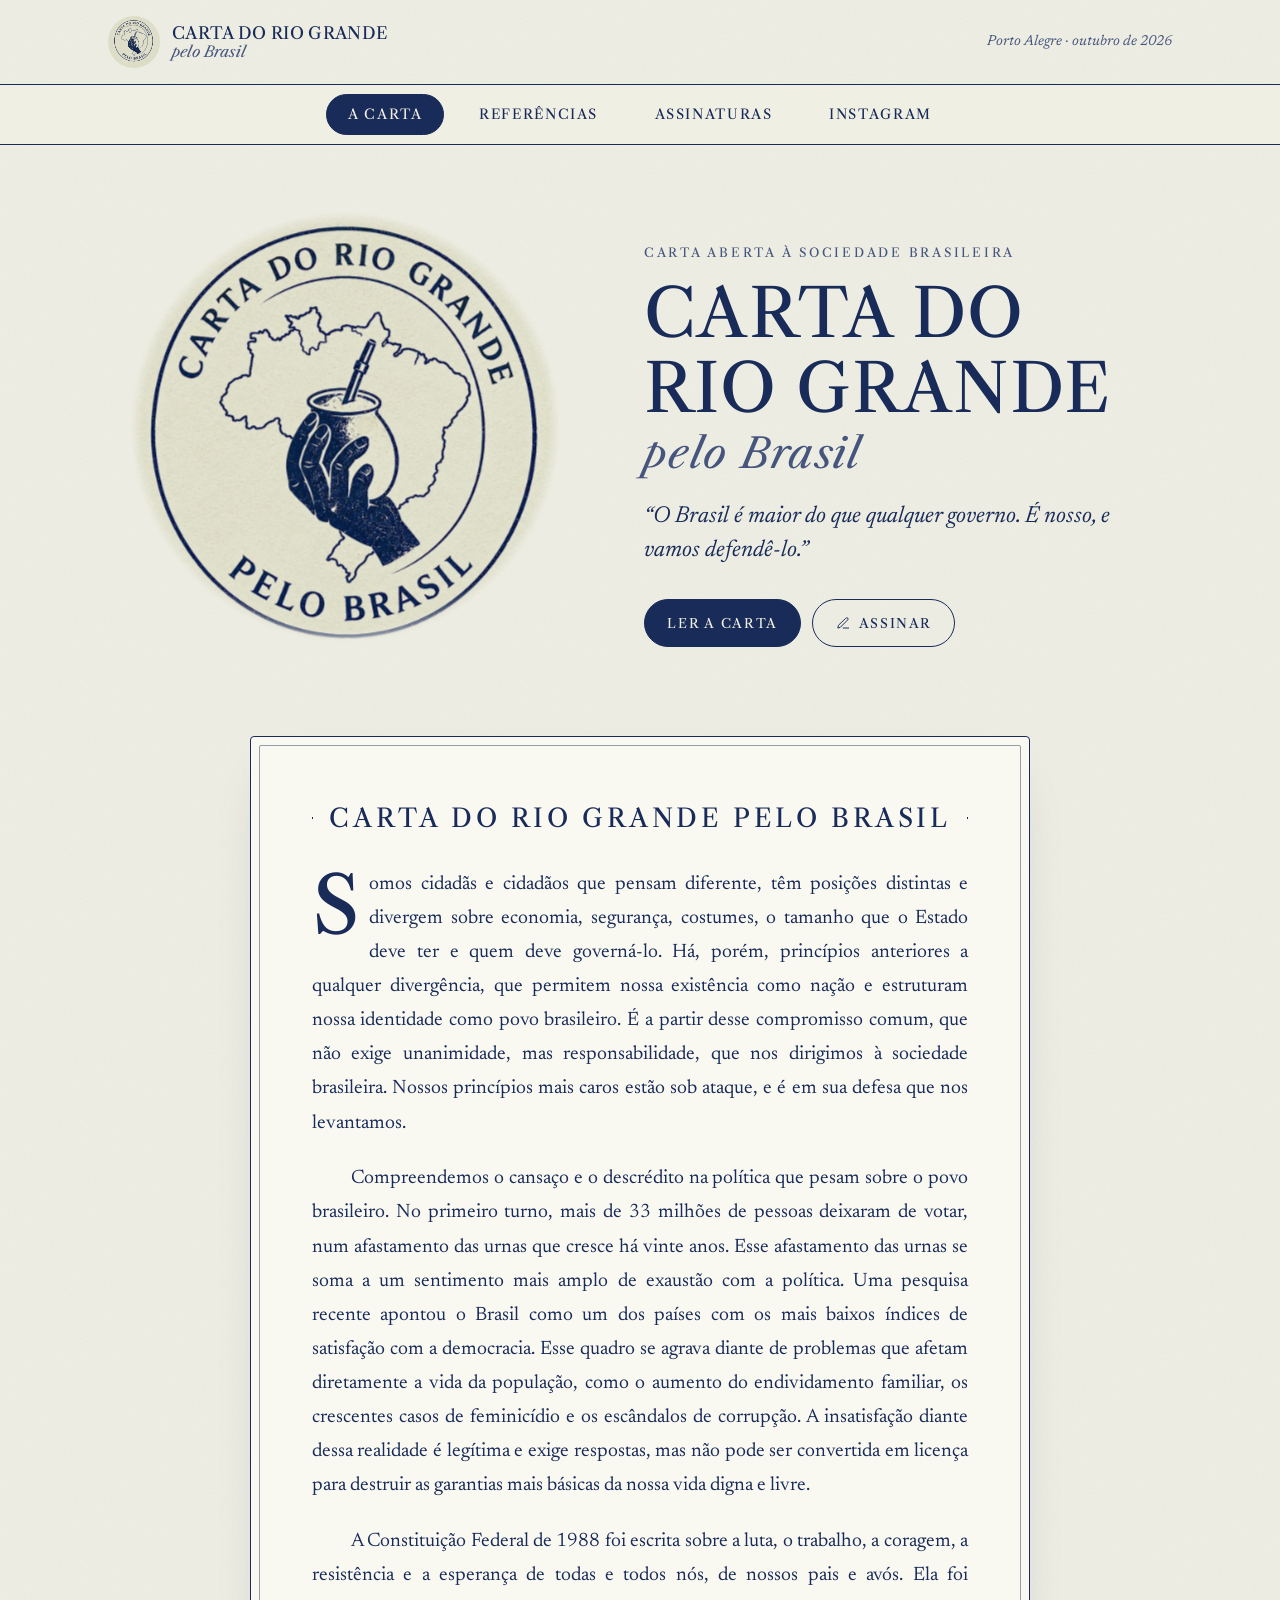
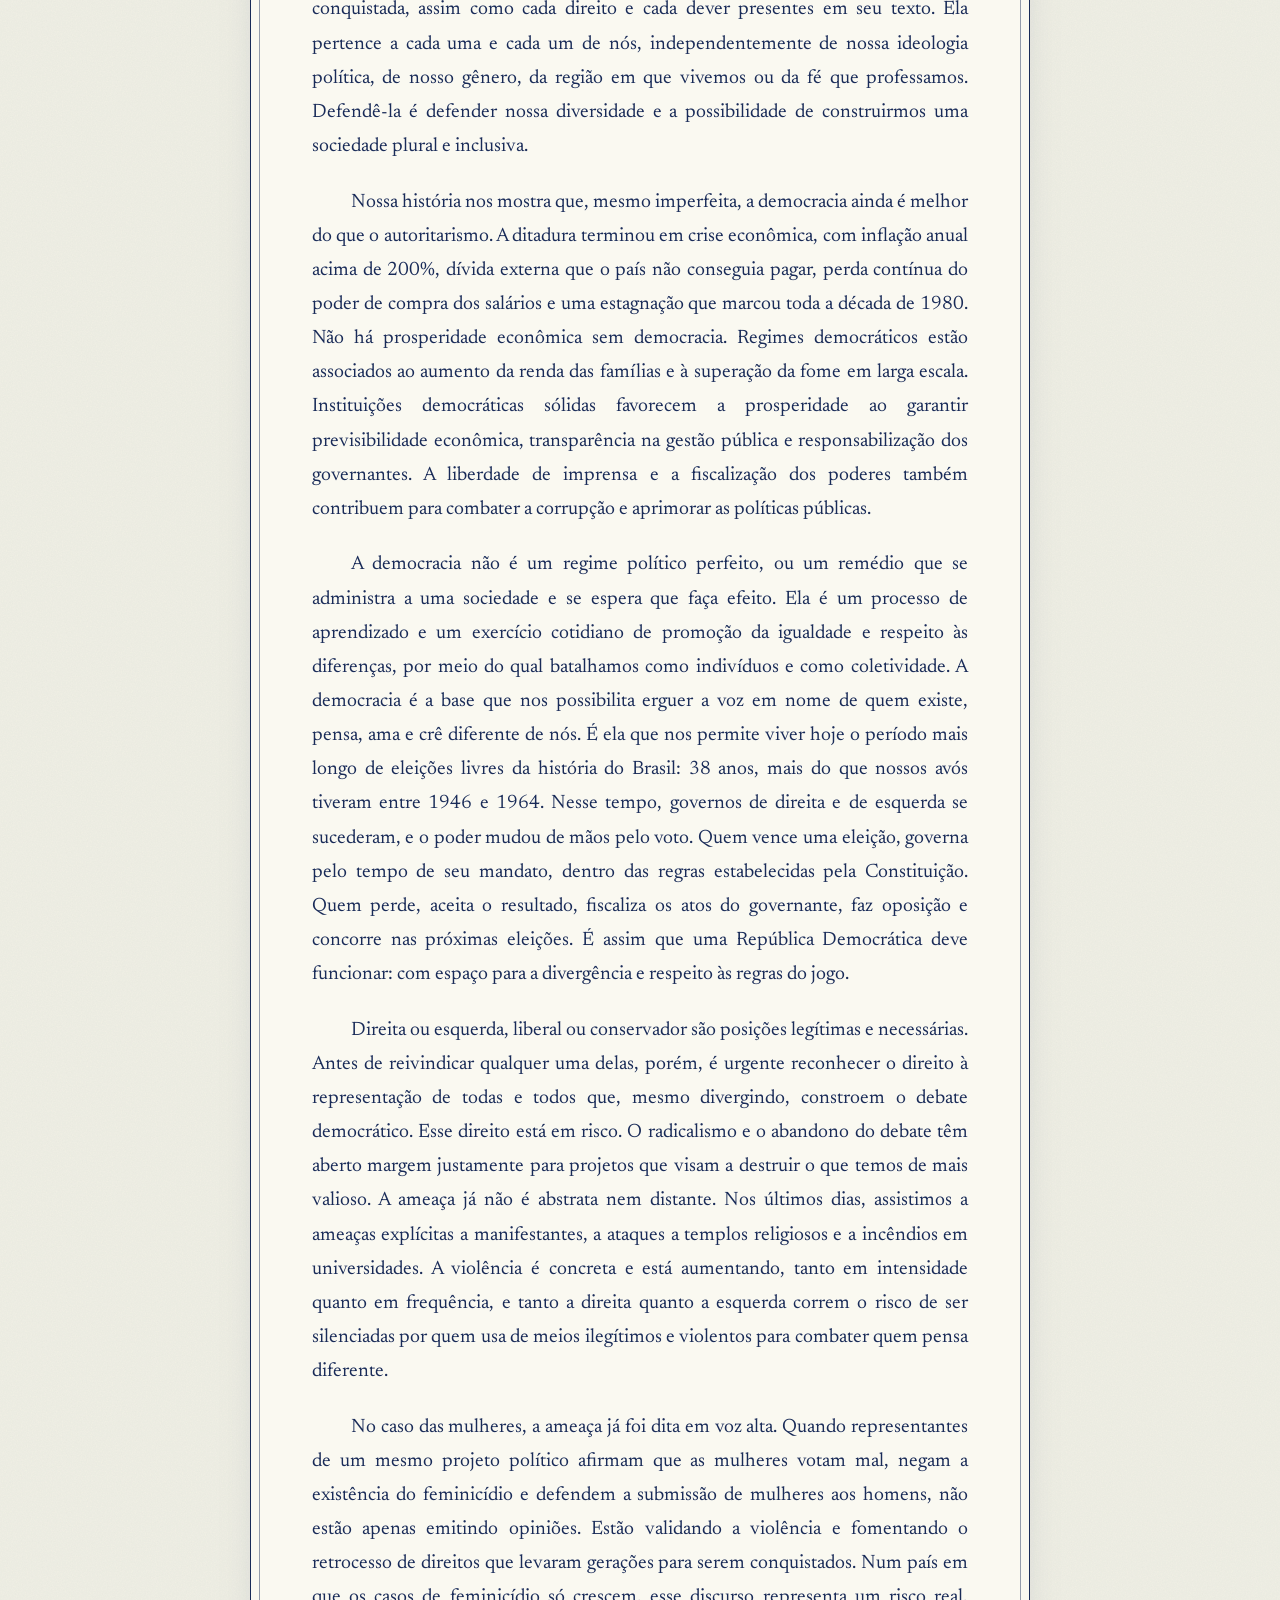
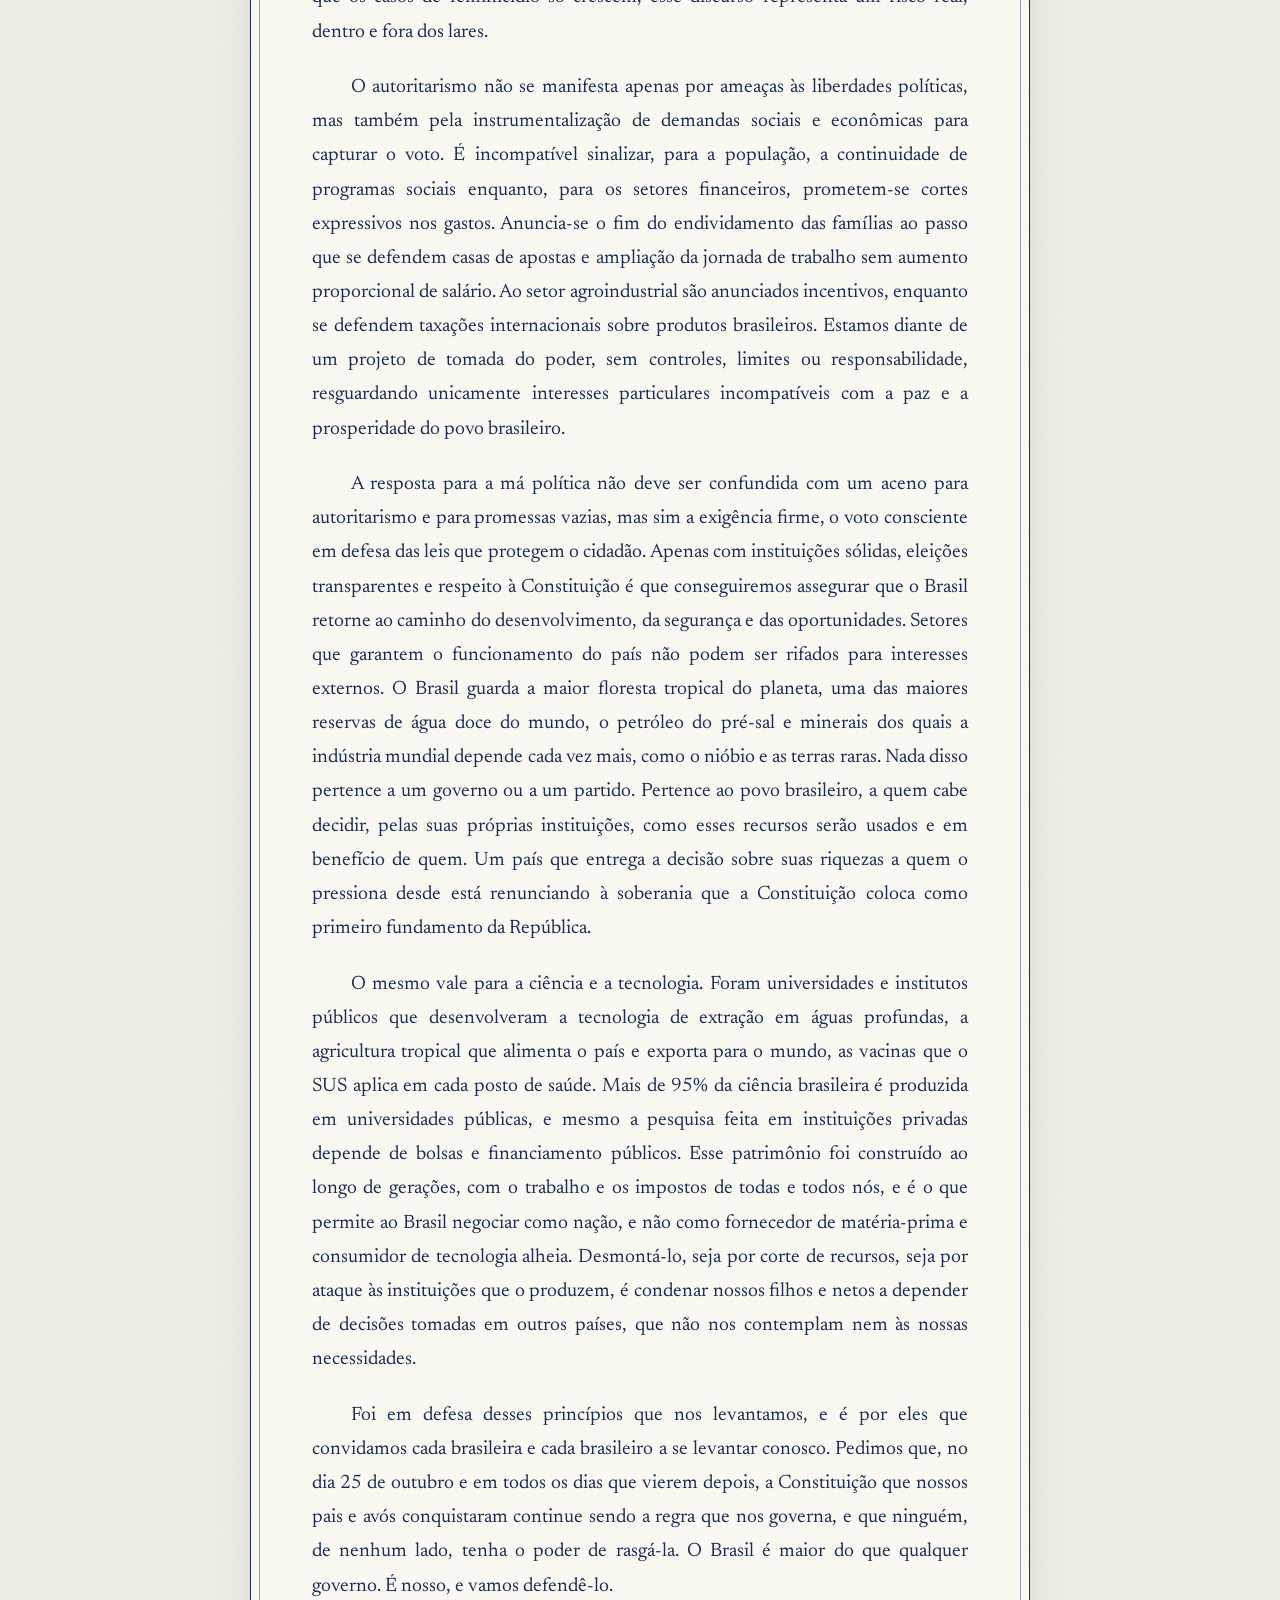
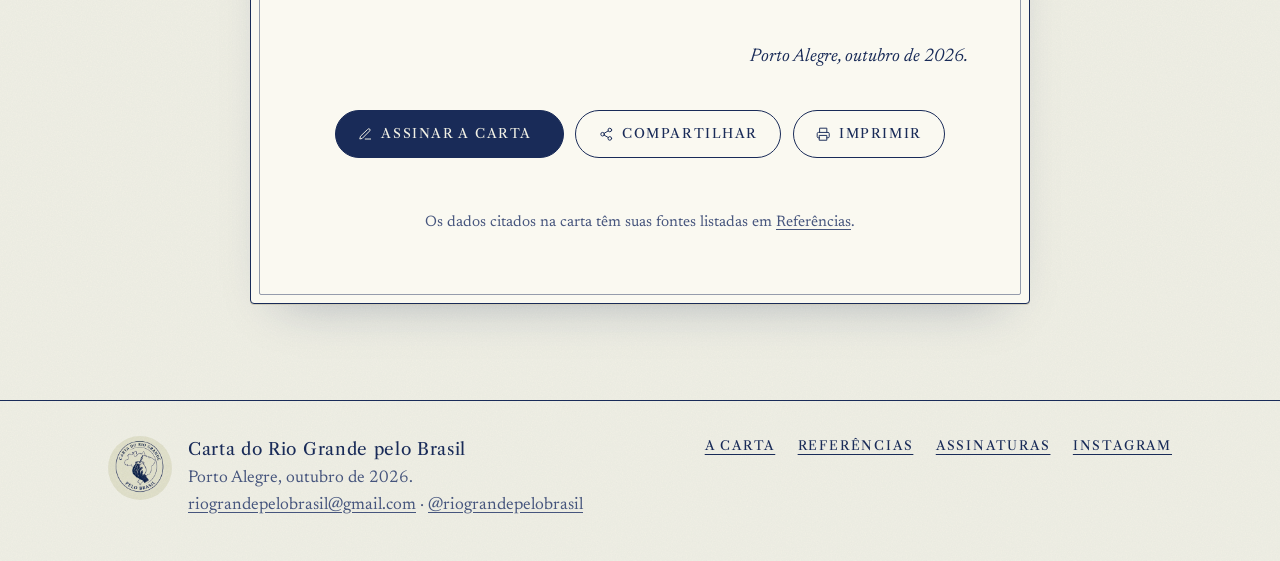
==== commit f5f45b13: "Carta: liga Google Forms, Instagram, e-mail e lista de assinaturas Co-Authored-By: Claude Opus 5.5 <" ====
--- a/carta-rio-grande/carta-rio-grande-arquivo-unico.html
+++ b/carta-rio-grande/carta-rio-grande-arquivo-unico.html
@@ -293,7 +293,7 @@
 .sign-seal { width: 150px; }
 .seal-line { fill: none; stroke: var(--ink); stroke-width: 1.5; }
 .seal-text { font-family: var(--serif-display); font-size: 12.5px; letter-spacing: .1em; fill: var(--ink); }
-.sign-seal svg { animation: spin 60s linear infinite; }
+.sign-seal .seal-text { transform-origin: 100px 100px; animation: spin 60s linear infinite; }
 .seal-icon { color: var(--ink); }
 
 .form-slot { max-width: 34rem; }
@@ -327,6 +327,11 @@
 .signer-ghost span { display: block; height: 10px; border-radius: 6px; background: var(--paper-2); }
 .signer-ghost span:first-child { width: 70%; height: 12px; }
 .signer-ghost span:last-child { width: 45%; }
+.signers-count { text-align: center; font-family: var(--serif-display); font-size: 1.05rem; letter-spacing: .08em; margin: -.6rem 0 1.4rem; }
+.signer { display: grid; gap: .15rem; padding: .9rem 1.1rem; border: 1px solid var(--line); border-radius: 10px; background: var(--sheet); }
+.signer strong { font-family: var(--serif-display); font-weight: 400; font-size: 1.02rem; }
+.signer span { font-size: .92rem; color: var(--ink-soft); }
+.panel-intro a, .site-foot p a { text-underline-offset: 3px; }
 .signers-note { margin-top: 1.2rem; text-align: center; font-style: italic; color: var(--ink-soft); }
 
 /* ---------- Instagram ---------- */
@@ -409,6 +414,10 @@
   .letter-sheet::before { display: none; }
   .letter-body p { font-size: 11.5pt; }
 }
+
+/* Formulário embutido ocupa o cartão inteiro */
+.sign-card.has-form .form-slot { max-width: none; width: 100%; }
+.sign-card.has-form .form-slot h3 { text-align: center; }
 
 </style>
   
@@ -493,8 +502,8 @@
           <footer class="letter-foot">
             <p class="letter-place">Porto Alegre, outubro de 2026.</p>
             <div class="letter-actions">
-              <a class="btn btn-ink" href="#assinaturas" data-tab-link="assinaturas">
-                <svg class="icon" aria-hidden="true"><use href="#i-pen"/></svg> Assinar a carta
+              <a class="btn btn-ink" href="https://docs.google.com/forms/d/e/1FAIpQLSdI3jDKYomnJKrwO6jj3Y6d6f1lj1PSOuUAOQwk4hUf1v1UsA/viewform" target="_blank" rel="noopener">
+                <svg class="icon" aria-hidden="true"><use href="#i-pen"/></svg> Assinar a carta<span class="sr-only"> (formulário abre em nova aba)</span>
               </a>
               <button class="btn btn-line" type="button" data-share>
                 <svg class="icon" aria-hidden="true"><use href="#i-share"/></svg> Compartilhar
@@ -591,7 +600,8 @@
 
         <div class="signers">
           <h3 class="signers-title">Quem já assinou</h3>
-          <ul class="signers-list" aria-label="Assinaturas (em breve)">
+          <p class="signers-count" data-signers-count hidden></p>
+          <ul class="signers-list" aria-label="Assinaturas" data-signers-list>
             <li class="signer-ghost" aria-hidden="true"><span></span><span></span></li>
             <li class="signer-ghost" aria-hidden="true"><span></span><span></span></li>
             <li class="signer-ghost" aria-hidden="true"><span></span><span></span></li>
@@ -599,7 +609,7 @@
             <li class="signer-ghost" aria-hidden="true"><span></span><span></span></li>
             <li class="signer-ghost" aria-hidden="true"><span></span><span></span></li>
           </ul>
-          <p class="signers-note">Os nomes das pessoas que assinarem aparecerão aqui.</p>
+          <p class="signers-note" data-signers-note>Os nomes das pessoas que assinarem aparecerão aqui.</p>
         </div>
       </div>
     </section>
@@ -610,14 +620,14 @@
         <header class="panel-head">
           <p class="kicker">Acompanhe</p>
           <h2 class="panel-title">Instagram</h2>
-          <p class="panel-intro">Novidades, adesões e a carta em pequenas doses. O perfil oficial chega em breve.</p>
+          <p class="panel-intro">Novidades, adesões e a carta em pequenas doses. Siga <a href="https://www.instagram.com/riograndepelobrasil/" target="_blank" rel="noopener">@riograndepelobrasil</a>.</p>
         </header>
 
         <div class="ig">
           <div class="ig-profile">
             <img class="ig-avatar" src="[data-uri]" alt="" width="96" height="96">
             <div class="ig-meta">
-              <p class="ig-handle" data-ig-handle>@em breve</p>
+              <p class="ig-handle" data-ig-handle>@riograndepelobrasil</p>
               <p class="ig-name">Carta do Rio Grande pelo Brasil</p>
               <p class="ig-bio">Uma carta aberta em defesa da Constituição de 1988. Porto Alegre, RS.</p>
             </div>
@@ -643,7 +653,7 @@
   <footer class="site-foot">
     <div class="wrap site-foot-inner">
       <img src="[data-uri]" alt="" width="72" height="72" loading="lazy">
-      <p><strong>Carta do Rio Grande pelo Brasil</strong><br>Porto Alegre, outubro de 2026.</p>
+      <p><strong>Carta do Rio Grande pelo Brasil</strong><br>Porto Alegre, outubro de 2026.<br><a href="mailto:riograndepelobrasil@gmail.com">riograndepelobrasil@gmail.com</a> · <a href="https://www.instagram.com/riograndepelobrasil/" target="_blank" rel="noopener">@riograndepelobrasil</a></p>
       <nav class="foot-nav" aria-label="Rodapé">
         <a href="#carta" data-tab-link="carta">A Carta</a>
         <a href="#referencias" data-tab-link="referencias">Referências</a>
@@ -659,10 +669,13 @@
 
   /* ===== CONFIGURAÇÃO — preencha quando estiver pronto ===== */
   // Link do Google Forms. Use o link "incorporar" (termina em ?embedded=true) ou o link normal do formulário.
-  var FORM_URL = '';
+  var FORM_URL = 'https://docs.google.com/forms/d/e/1FAIpQLSdI3jDKYomnJKrwO6jj3Y6d6f1lj1PSOuUAOQwk4hUf1v1UsA/viewform';
   // Perfil do Instagram, ex.: 'https://www.instagram.com/cartadoriogrande/' e '@cartadoriogrande'
-  var INSTAGRAM_URL = '';
-  var INSTAGRAM_HANDLE = '';
+  var INSTAGRAM_URL = 'https://www.instagram.com/riograndepelobrasil/';
+  var INSTAGRAM_HANDLE = '@riograndepelobrasil';
+  // Planilha das assinaturas publicada como CSV (Arquivo → Compartilhar → Publicar na Web → aba "Site" → CSV).
+  // Cole aqui o link que termina em output=csv. A primeira coluna é o nome; as demais aparecem abaixo dele.
+  var SIGNERS_CSV_URL = '';
   /* ========================================================= */
 
   var TABS = ['carta', 'referencias', 'assinaturas', 'instagram'];
@@ -805,6 +818,57 @@
     var disabled = document.querySelector('[data-ig-link]');
     if (disabled) disabled.addEventListener('click', function (e) { e.preventDefault(); });
   }
+
+  /* ===== Lista de assinaturas (planilha publicada como CSV) ===== */
+  function parseCSV(text) {
+    var rows = [], row = [], cell = '', q = false;
+    for (var i = 0; i < text.length; i++) {
+      var c = text[i];
+      if (q) {
+        if (c === '"' && text[i + 1] === '"') { cell += '"'; i++; }
+        else if (c === '"') q = false;
+        else cell += c;
+      } else if (c === '"') q = true;
+      else if (c === ',') { row.push(cell); cell = ''; }
+      else if (c === '\n' || c === '\r') {
+        if (c === '\r' && text[i + 1] === '\n') i++;
+        row.push(cell); rows.push(row); row = []; cell = '';
+      } else cell += c;
+    }
+    if (cell || row.length) { row.push(cell); rows.push(row); }
+    return rows;
+  }
+
+  var list = document.querySelector('[data-signers-list]');
+  if (SIGNERS_CSV_URL && list) {
+    fetch(SIGNERS_CSV_URL, { cache: 'no-store' })
+      .then(function (r) { if (!r.ok) throw new Error(r.status); return r.text(); })
+      .then(function (text) {
+        var rows = parseCSV(text).slice(1).filter(function (r) { return r[0] && r[0].trim(); });
+        var counter = document.querySelector('[data-signers-count]');
+        var note = document.querySelector('[data-signers-note]');
+        list.innerHTML = '';
+        if (!rows.length) return;
+        rows.reverse().forEach(function (r) {
+          var li = document.createElement('li');
+          li.className = 'signer';
+          var name = document.createElement('strong');
+          name.textContent = r[0].trim();
+          li.appendChild(name);
+          var extra = r.slice(1).map(function (v) { return v.trim(); }).filter(Boolean).join(' · ');
+          if (extra) {
+            var small = document.createElement('span');
+            small.textContent = extra;
+            li.appendChild(small);
+          }
+          list.appendChild(li);
+        });
+        counter.textContent = rows.length === 1 ? '1 assinatura' : rows.length.toLocaleString('pt-BR') + ' assinaturas';
+        counter.hidden = false;
+        note.textContent = 'A lista é atualizada automaticamente a cada nova assinatura (pode levar alguns minutos).';
+      })
+      .catch(function () { /* mantém os espaços de exemplo se a planilha não carregar */ });
+  }
 })();
 
 </script>
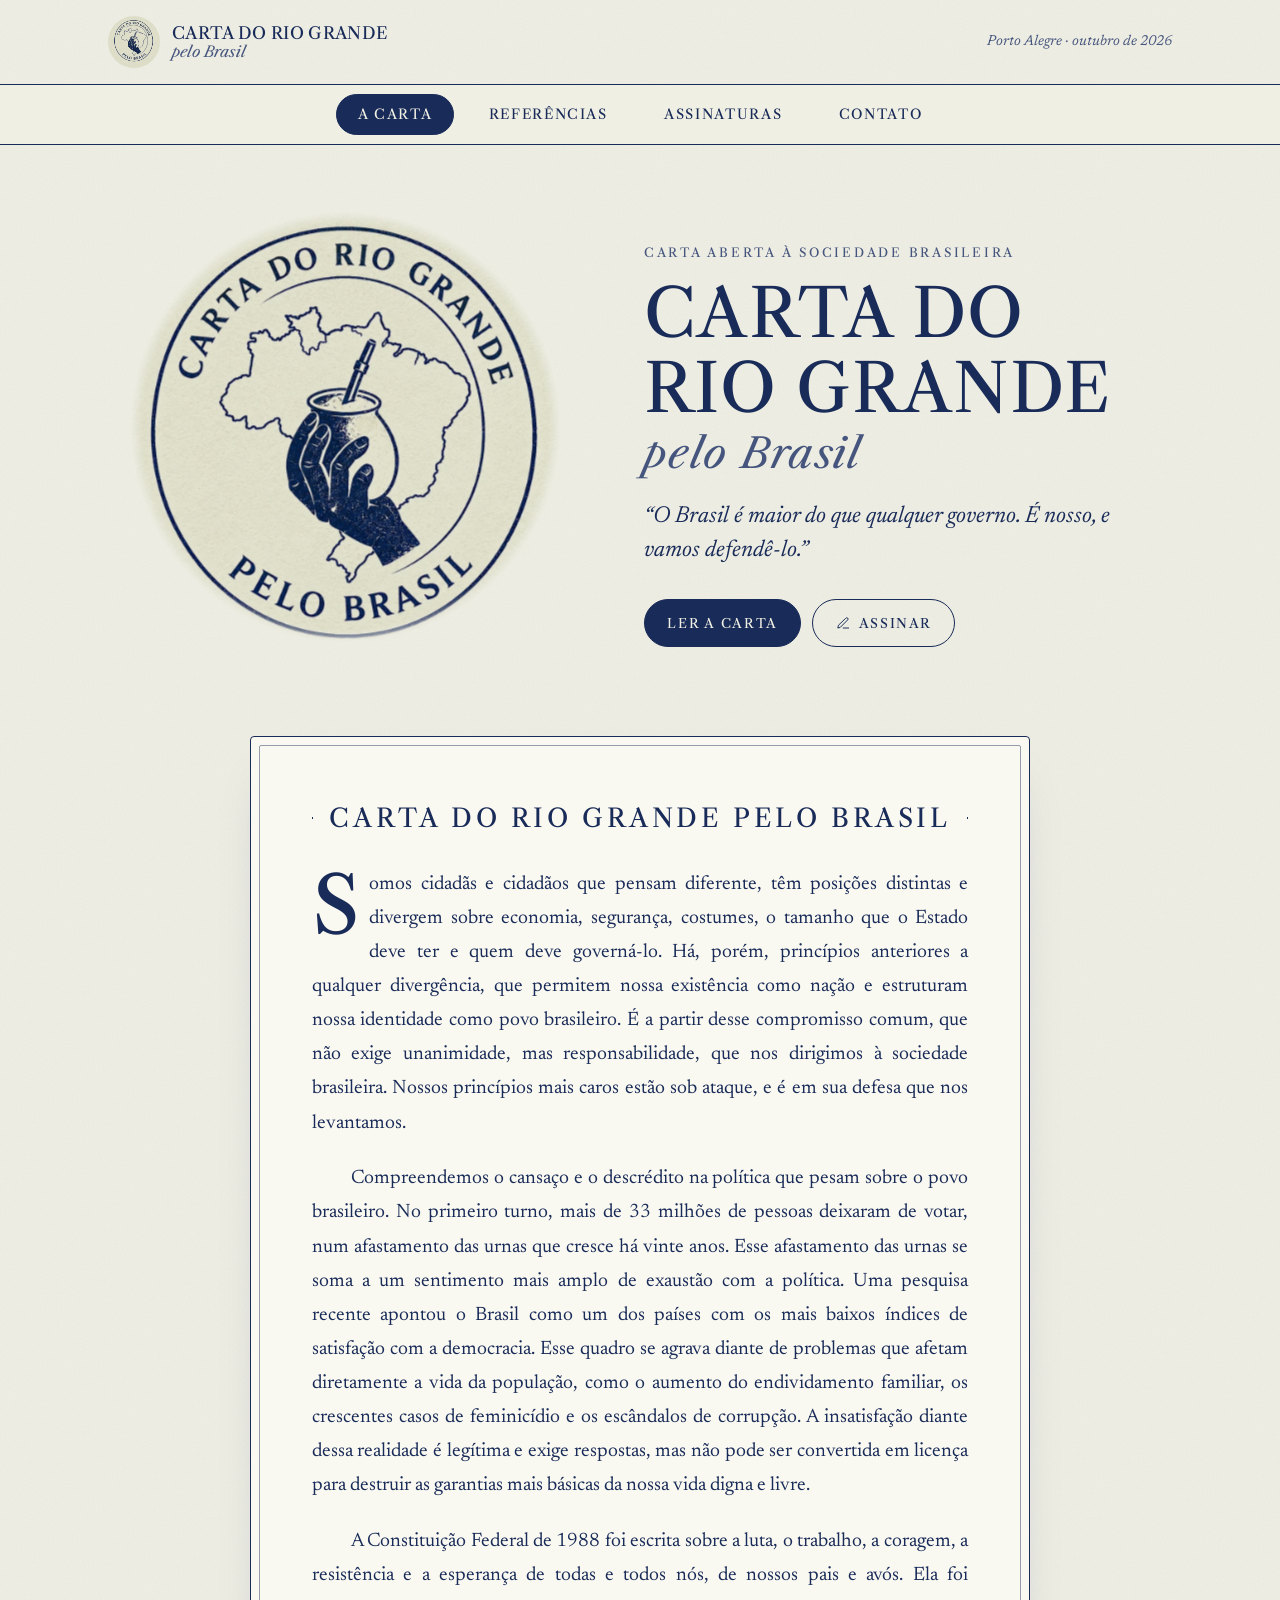
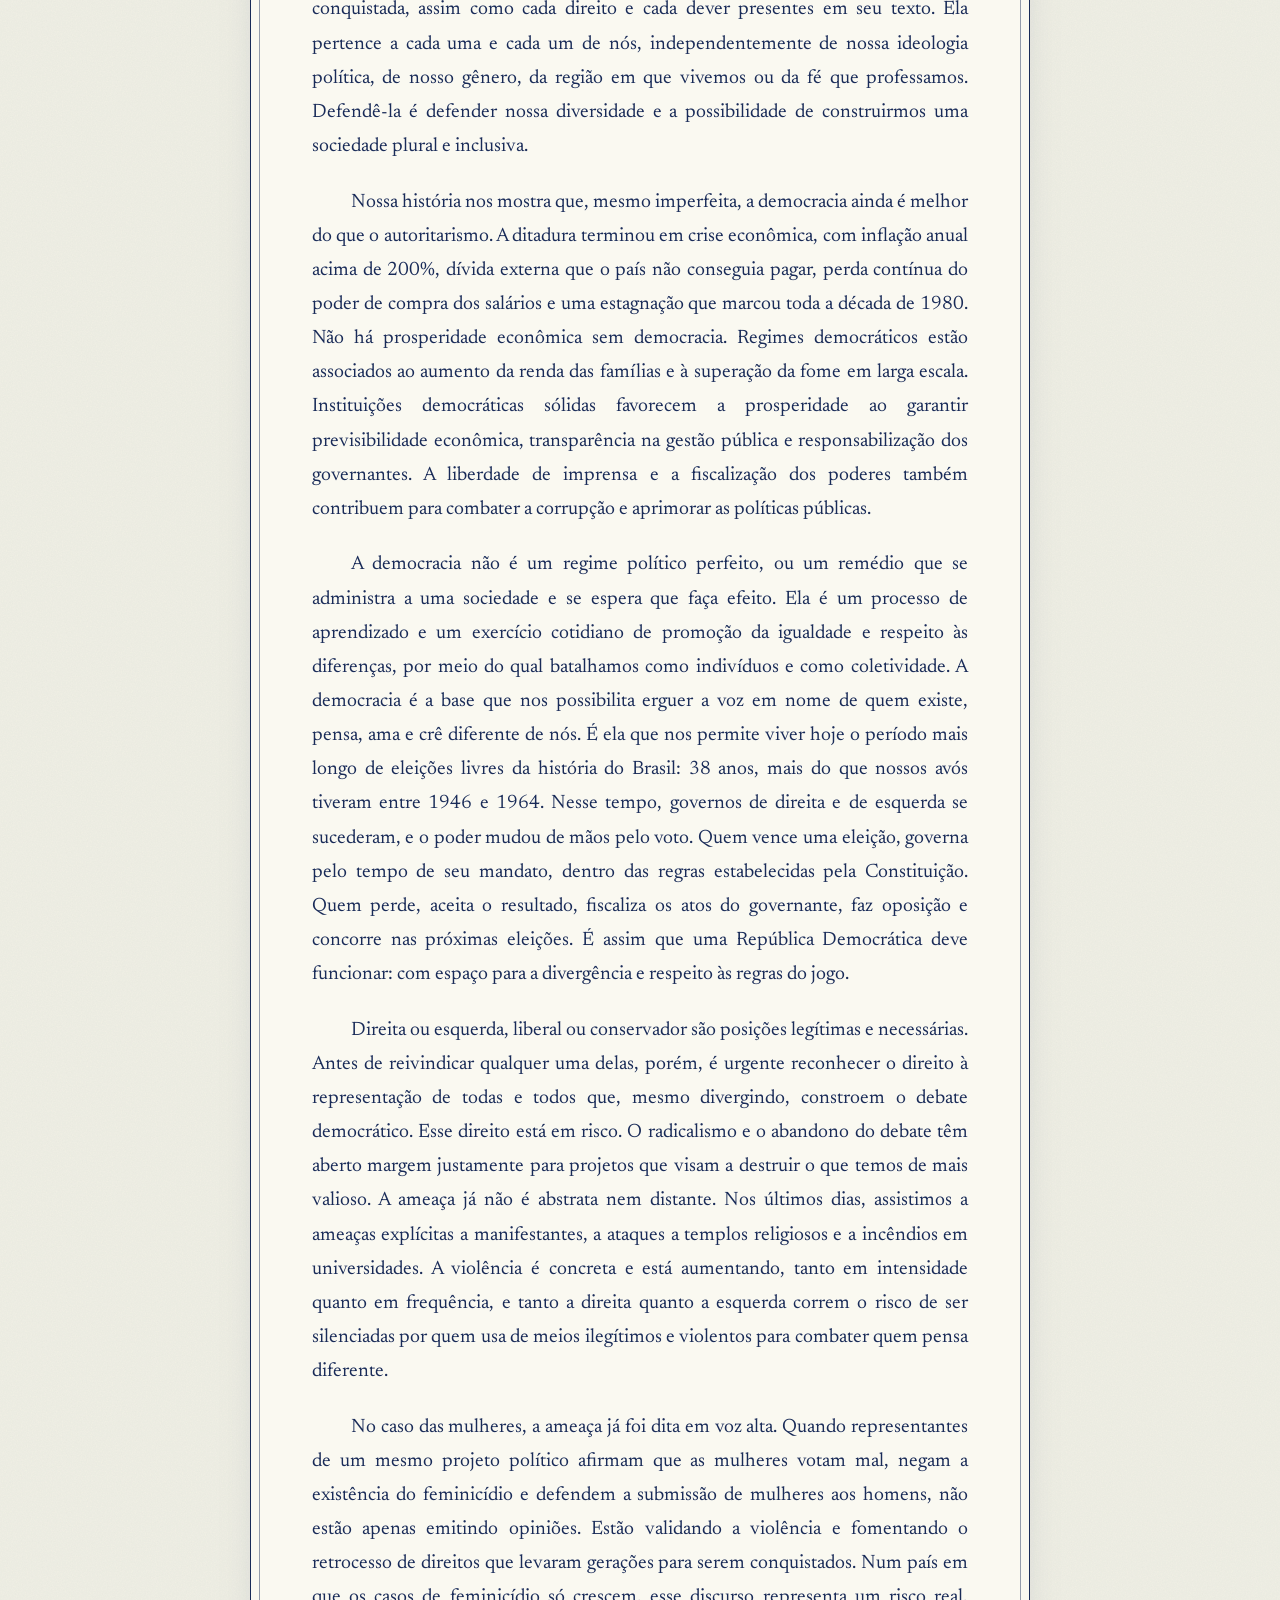
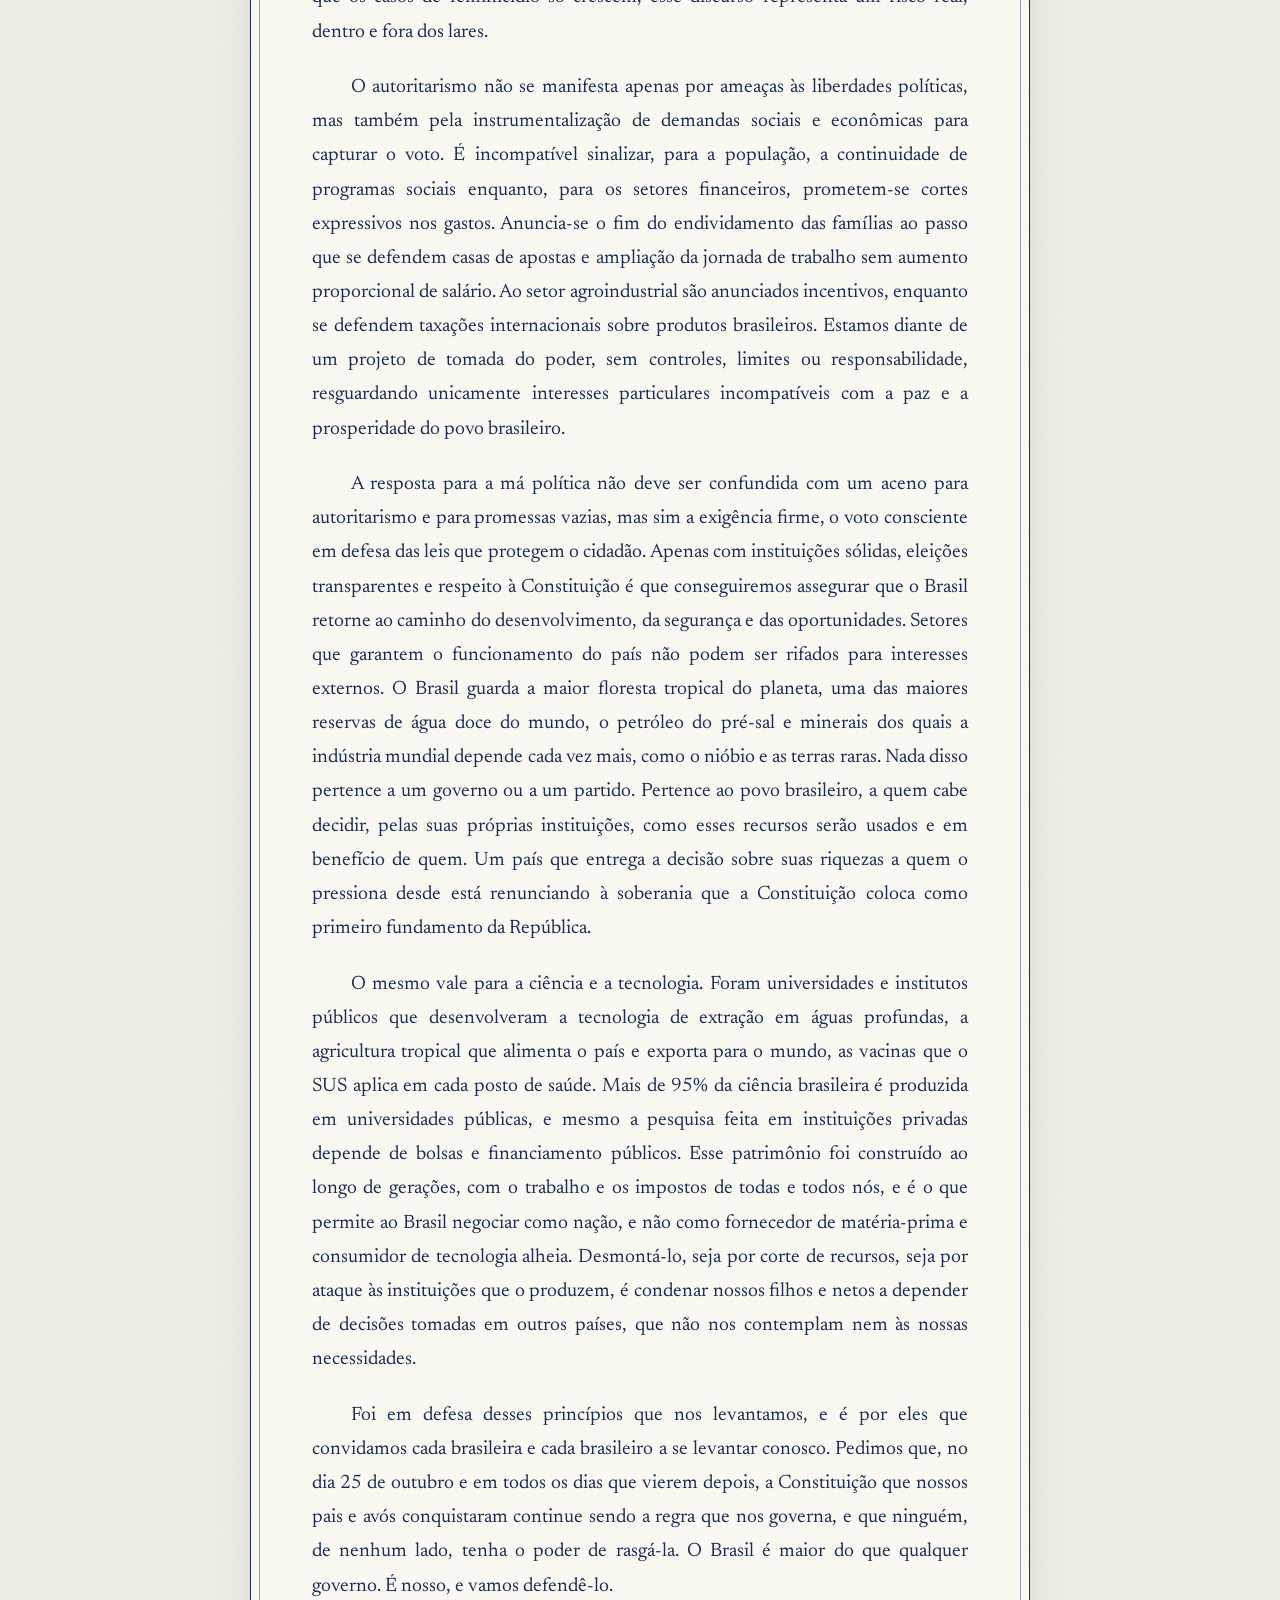
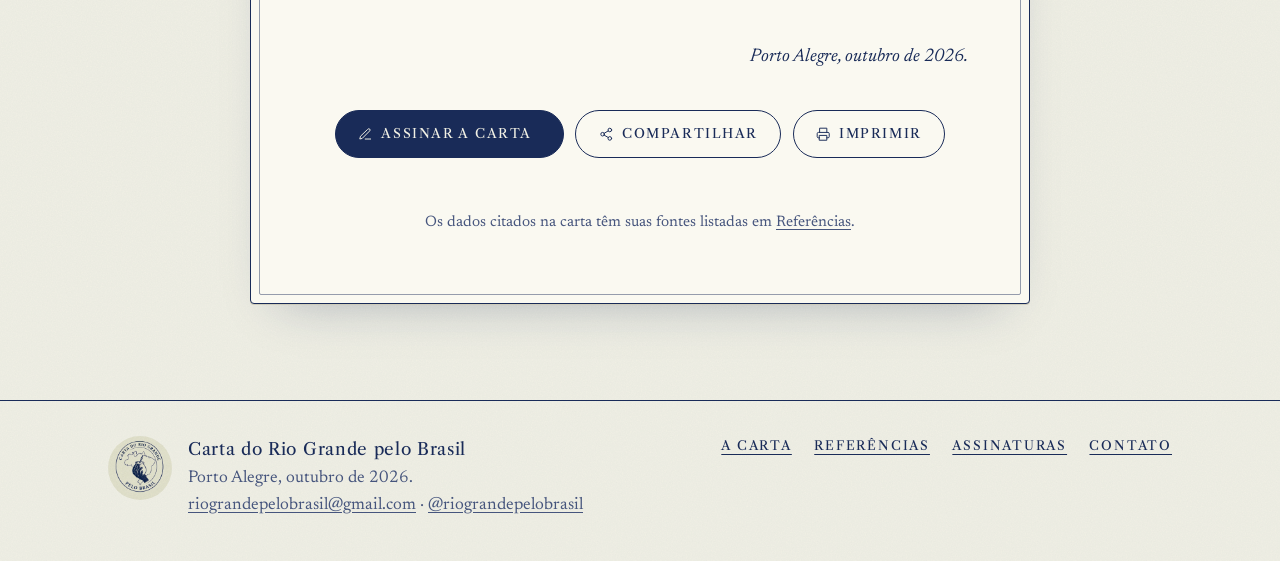
==== commit 28eddd5a: "Carta: troca aba Instagram por Contato e lê assinaturas da planilha Co-Authored-By: Claude Opus 5.5 " ====
--- a/carta-rio-grande/carta-rio-grande-arquivo-unico.html
+++ b/carta-rio-grande/carta-rio-grande-arquivo-unico.html
@@ -334,54 +334,6 @@
 .panel-intro a, .site-foot p a { text-underline-offset: 3px; }
 .signers-note { margin-top: 1.2rem; text-align: center; font-style: italic; color: var(--ink-soft); }
 
-/* ---------- Instagram ---------- */
-.ig {
-  padding: clamp(1.2rem, .8rem + 2vw, 2.2rem);
-  border: 1.5px solid var(--ink); border-radius: var(--radius);
-  background: var(--sheet);
-}
-
-.ig-profile { display: grid; grid-template-columns: auto 1fr; gap: 1rem 1.3rem; align-items: center; margin-bottom: 1.8rem; }
-.ig-avatar {
-  width: 84px; height: 84px; border-radius: 50%; object-fit: cover;
-  border: 1.5px solid var(--ink); padding: 3px; background: var(--paper); mix-blend-mode: multiply;
-}
-.ig-meta p { margin: 0; }
-.ig-handle { font-family: var(--serif-display); font-size: 1.15rem; }
-.ig-name { font-weight: 500; }
-.ig-bio { font-size: .98rem; color: var(--ink-soft); }
-.ig-follow { grid-column: 1 / -1; }
-
-@media (min-width: 640px) {
-  .ig-profile { grid-template-columns: auto 1fr auto; }
-  .ig-avatar { width: 104px; height: 104px; }
-  .ig-follow { grid-column: auto; }
-}
-
-.ig-grid { display: grid; grid-template-columns: repeat(3, 1fr); gap: 4px; margin: 0; padding: 0; list-style: none; }
-
-.post {
-  position: relative; aspect-ratio: 1; overflow: hidden;
-  display: grid; place-items: center; padding: 9%;
-  text-align: center;
-  transition: transform .4s var(--ease);
-}
-.post:hover { transform: scale(.98); }
-.post p { margin: 0; font-family: var(--serif-display); font-size: clamp(.62rem, .4rem + 1.1vw, 1.05rem); line-height: 1.3; }
-.post--ink { background: var(--ink); color: var(--paper); }
-.post--paper { background: var(--paper); color: var(--ink); box-shadow: inset 0 0 0 1px var(--line); }
-.post--paper p::before, .post--ink p::before { content: "“"; display: block; font-size: 2em; line-height: .8; opacity: .6; }
-.post--seal { padding: 0; background: var(--sheet); }
-.post--seal img { width: 100%; height: 100%; object-fit: cover; mix-blend-mode: multiply; transform: scale(1.12); -webkit-mask-image: radial-gradient(circle closest-side at 49.5% 46.5%, #000 84%, transparent 89%); mask-image: radial-gradient(circle closest-side at 49.5% 46.5%, #000 84%, transparent 89%); }
-.post--stamp { background: var(--paper); }
-.post--stamp p {
-  display: grid; place-items: center; width: 82%; aspect-ratio: 1;
-  border: 1.5px solid var(--ink); border-radius: 50%;
-  box-shadow: 0 0 0 5px var(--paper), 0 0 0 6.5px var(--ink);
-  text-transform: uppercase; letter-spacing: .12em; transform: rotate(-8deg);
-}
-.post--stamp span { display: block; font-size: 1.5em; }
-
 /* ---------- Rodapé ---------- */
 .site-foot { border-top: 1.5px solid var(--ink); padding-block: 2.2rem 2.6rem; }
 .site-foot-inner { display: grid; justify-items: center; gap: 1rem; text-align: center; }
@@ -419,6 +371,28 @@
 .sign-card.has-form .form-slot { max-width: none; width: 100%; }
 .sign-card.has-form .form-slot h3 { text-align: center; }
 
+
+/* ---------- Contato ---------- */
+.contact-cards { display: grid; gap: 1rem; }
+@media (min-width: 640px) { .contact-cards { grid-template-columns: 1fr 1fr; } }
+.contact-card {
+  display: grid; justify-items: center; gap: .5rem; text-align: center;
+  padding: 2.2rem 1.4rem;
+  border: 1.5px solid var(--ink); border-radius: var(--radius);
+  background: var(--sheet); text-decoration: none;
+  transition: background-color .25s, color .25s, transform .3s var(--ease);
+}
+.contact-card:hover { background: var(--ink); color: var(--paper); transform: translateY(-3px); }
+.contact-icon {
+  display: grid; place-items: center; width: 64px; height: 64px; margin-bottom: .4rem;
+  border: 1.5px solid currentColor; border-radius: 50%;
+  box-shadow: 0 0 0 4px var(--sheet), 0 0 0 5.5px currentColor;
+}
+.contact-card:hover .contact-icon { box-shadow: 0 0 0 4px var(--ink), 0 0 0 5.5px currentColor; }
+.contact-icon .icon { width: 26px; height: 26px; }
+.contact-label { font-family: var(--serif-display); font-size: .78rem; letter-spacing: .22em; text-transform: uppercase; opacity: .8; }
+.contact-value { font-family: var(--serif-display); font-size: clamp(1.05rem, .95rem + .5vw, 1.3rem); overflow-wrap: anywhere; }
+
 </style>
   
 </head>
@@ -429,6 +403,7 @@
     <symbol id="i-print" viewBox="0 0 24 24"><g fill="none" stroke="currentColor" stroke-width="1.6" stroke-linecap="round" stroke-linejoin="round"><path d="M6 9V2h12v7M6 18H4a2 2 0 0 1-2-2v-5a2 2 0 0 1 2-2h16a2 2 0 0 1 2 2v5a2 2 0 0 1-2 2h-2"/><rect x="6" y="14" width="12" height="8"/></g></symbol>
     <symbol id="i-pen" viewBox="0 0 24 24"><g fill="none" stroke="currentColor" stroke-width="1.6" stroke-linecap="round" stroke-linejoin="round"><path d="M12 20h9"/><path d="M16.5 3.5a2.1 2.1 0 0 1 3 3L7 19l-4 1 1-4z"/></g></symbol>
     <symbol id="i-instagram" viewBox="0 0 24 24"><g fill="none" stroke="currentColor" stroke-width="1.6" stroke-linecap="round" stroke-linejoin="round"><rect x="2" y="2" width="20" height="20" rx="5"/><circle cx="12" cy="12" r="4"/><path d="M17.5 6.5h.01"/></g></symbol>
+    <symbol id="i-mail" viewBox="0 0 24 24"><g fill="none" stroke="currentColor" stroke-width="1.6" stroke-linecap="round" stroke-linejoin="round"><rect x="2" y="4" width="20" height="16" rx="2"/><path d="m22 6-10 7L2 6"/></g></symbol>
     <symbol id="i-search" viewBox="0 0 24 24"><g fill="none" stroke="currentColor" stroke-width="1.6" stroke-linecap="round"><circle cx="11" cy="11" r="7"/><path d="m20 20-3.5-3.5"/></g></symbol>
     <symbol id="i-external" viewBox="0 0 24 24"><path fill="none" stroke="currentColor" stroke-width="1.8" stroke-linecap="round" stroke-linejoin="round" d="M7 17 17 7M8 7h9v9"/></symbol>
   </svg>
@@ -450,7 +425,7 @@
           <button class="tab" role="tab" id="tab-carta" aria-controls="carta" aria-selected="true" data-tab="carta">A Carta</button>
           <button class="tab" role="tab" id="tab-referencias" aria-controls="referencias" aria-selected="false" tabindex="-1" data-tab="referencias">Referências</button>
           <button class="tab" role="tab" id="tab-assinaturas" aria-controls="assinaturas" aria-selected="false" tabindex="-1" data-tab="assinaturas">Assinaturas</button>
-          <button class="tab" role="tab" id="tab-instagram" aria-controls="instagram" aria-selected="false" tabindex="-1" data-tab="instagram">Instagram</button>
+          <button class="tab" role="tab" id="tab-contato" aria-controls="contato" aria-selected="false" tabindex="-1" data-tab="contato">Contato</button>
         </div>
       </div>
     </nav>
@@ -614,37 +589,27 @@
       </div>
     </section>
 
-    <!-- ============ INSTAGRAM ============ -->
-    <section class="panel" id="instagram" role="tabpanel" aria-labelledby="tab-instagram" tabindex="-1" hidden>
+    <!-- ============ CONTATO ============ -->
+    <section class="panel" id="contato" role="tabpanel" aria-labelledby="tab-contato" tabindex="-1" hidden>
       <div class="wrap narrow">
         <header class="panel-head">
-          <p class="kicker">Acompanhe</p>
-          <h2 class="panel-title">Instagram</h2>
-          <p class="panel-intro">Novidades, adesões e a carta em pequenas doses. Siga <a href="https://www.instagram.com/riograndepelobrasil/" target="_blank" rel="noopener">@riograndepelobrasil</a>.</p>
+          <p class="kicker">Fale com a gente</p>
+          <h2 class="panel-title">Contato</h2>
+          <p class="panel-intro">Dúvidas, sugestões ou adesões institucionais: escreva para nós ou acompanhe as novidades no Instagram.</p>
         </header>
 
-        <div class="ig">
-          <div class="ig-profile">
-            <img class="ig-avatar" src="[data-uri]" alt="" width="96" height="96">
-            <div class="ig-meta">
-              <p class="ig-handle" data-ig-handle>@riograndepelobrasil</p>
-              <p class="ig-name">Carta do Rio Grande pelo Brasil</p>
-              <p class="ig-bio">Uma carta aberta em defesa da Constituição de 1988. Porto Alegre, RS.</p>
-            </div>
-            <!-- Quando o perfil existir, preencha INSTAGRAM_URL e INSTAGRAM_HANDLE em assets/js/main.js. -->
-            <a class="btn btn-ink ig-follow is-disabled" href="#instagram" data-ig-link aria-disabled="true">
-              <svg class="icon" aria-hidden="true"><use href="#i-instagram"/></svg> <span data-ig-label>Em breve</span>
-            </a>
-          </div>
-
-          <ul class="ig-grid" aria-label="Prévia das publicações">
-            <li class="post post--ink"><p>O Brasil é maior do que qualquer governo.</p></li>
-            <li class="post post--seal"><img src="[data-uri]" alt="Selo da carta" width="800" height="800" loading="lazy"></li>
-            <li class="post post--paper"><p>Não há prosperidade econômica sem democracia.</p></li>
-            <li class="post post--paper"><p>38 anos de eleições livres: o período mais longo da nossa história.</p></li>
-            <li class="post post--ink"><p>A Constituição pertence a cada uma e cada um de nós.</p></li>
-            <li class="post post--stamp"><p><span>Assine</span> a carta</p></li>
-          </ul>
+        <div class="contact-cards">
+          <a class="contact-card" href="https://www.instagram.com/riograndepelobrasil/" target="_blank" rel="noopener">
+            <span class="contact-icon" aria-hidden="true"><svg class="icon"><use href="#i-instagram"/></svg></span>
+            <span class="contact-label">Instagram</span>
+            <span class="contact-value">@riograndepelobrasil</span>
+            <span class="sr-only">(abre em nova aba)</span>
+          </a>
+          <a class="contact-card" href="mailto:riograndepelobrasil@gmail.com">
+            <span class="contact-icon" aria-hidden="true"><svg class="icon"><use href="#i-mail"/></svg></span>
+            <span class="contact-label">E-mail</span>
+            <span class="contact-value">riograndepelobrasil@gmail.com</span>
+          </a>
         </div>
       </div>
     </section>
@@ -658,7 +623,7 @@
         <a href="#carta" data-tab-link="carta">A Carta</a>
         <a href="#referencias" data-tab-link="referencias">Referências</a>
         <a href="#assinaturas" data-tab-link="assinaturas">Assinaturas</a>
-        <a href="#instagram" data-tab-link="instagram">Instagram</a>
+        <a href="#contato" data-tab-link="contato">Contato</a>
       </nav>
     </div>
   </footer>
@@ -670,15 +635,12 @@
   /* ===== CONFIGURAÇÃO — preencha quando estiver pronto ===== */
   // Link do Google Forms. Use o link "incorporar" (termina em ?embedded=true) ou o link normal do formulário.
   var FORM_URL = 'https://docs.google.com/forms/d/e/1FAIpQLSdI3jDKYomnJKrwO6jj3Y6d6f1lj1PSOuUAOQwk4hUf1v1UsA/viewform';
-  // Perfil do Instagram, ex.: 'https://www.instagram.com/cartadoriogrande/' e '@cartadoriogrande'
-  var INSTAGRAM_URL = 'https://www.instagram.com/riograndepelobrasil/';
-  var INSTAGRAM_HANDLE = '@riograndepelobrasil';
-  // Planilha das assinaturas publicada como CSV (Arquivo → Compartilhar → Publicar na Web → aba "Site" → CSV).
-  // Cole aqui o link que termina em output=csv. A primeira coluna é o nome; as demais aparecem abaixo dele.
-  var SIGNERS_CSV_URL = '';
+  // Planilha de respostas do Forms: o site lê só as colunas B, D e H (a B aparece como nome).
+  // A planilha precisa estar visível para "qualquer pessoa com o link" (Leitor).
+  var SIGNERS_CSV_URL = 'https://docs.google.com/spreadsheets/d/1h1Fcr4d4R4TnodCWHhrL0XV0xE6esarxEwazFB4Yi2c/gviz/tq?tqx=out:csv&gid=1031110268&tq=' + encodeURIComponent('select B, D, H');
   /* ========================================================= */
 
-  var TABS = ['carta', 'referencias', 'assinaturas', 'instagram'];
+  var TABS = ['carta', 'referencias', 'assinaturas', 'contato'];
   var tabs = Array.prototype.slice.call(document.querySelectorAll('[role="tab"]'));
 
   function showTab(id, opts) {
@@ -710,6 +672,7 @@
   // Âncoras dentro da carta (ex.: #leitura) pertencem à aba "A Carta"
   function tabFromHash() {
     var hash = location.hash.slice(1);
+    if (hash === 'instagram') return 'contato';
     if (TABS.indexOf(hash) !== -1) return hash;
     var el = hash && document.getElementById(hash);
     var panel = el && el.closest('[role="tabpanel"]');
@@ -804,20 +767,6 @@
     if (seal) seal.hidden = true;
   }
 
-  /* ===== Instagram (quando INSTAGRAM_URL for preenchido) ===== */
-  if (INSTAGRAM_URL) {
-    var igLink = document.querySelector('[data-ig-link]');
-    igLink.href = INSTAGRAM_URL;
-    igLink.target = '_blank';
-    igLink.rel = 'noopener';
-    igLink.removeAttribute('aria-disabled');
-    igLink.classList.remove('is-disabled');
-    document.querySelector('[data-ig-label]').textContent = 'Seguir no Instagram';
-    if (INSTAGRAM_HANDLE) document.querySelector('[data-ig-handle]').textContent = INSTAGRAM_HANDLE;
-  } else {
-    var disabled = document.querySelector('[data-ig-link]');
-    if (disabled) disabled.addEventListener('click', function (e) { e.preventDefault(); });
-  }
 
   /* ===== Lista de assinaturas (planilha publicada como CSV) ===== */
   function parseCSV(text) {
@@ -869,6 +818,7 @@
       })
       .catch(function () { /* mantém os espaços de exemplo se a planilha não carregar */ });
   }
+
 })();
 
 </script>
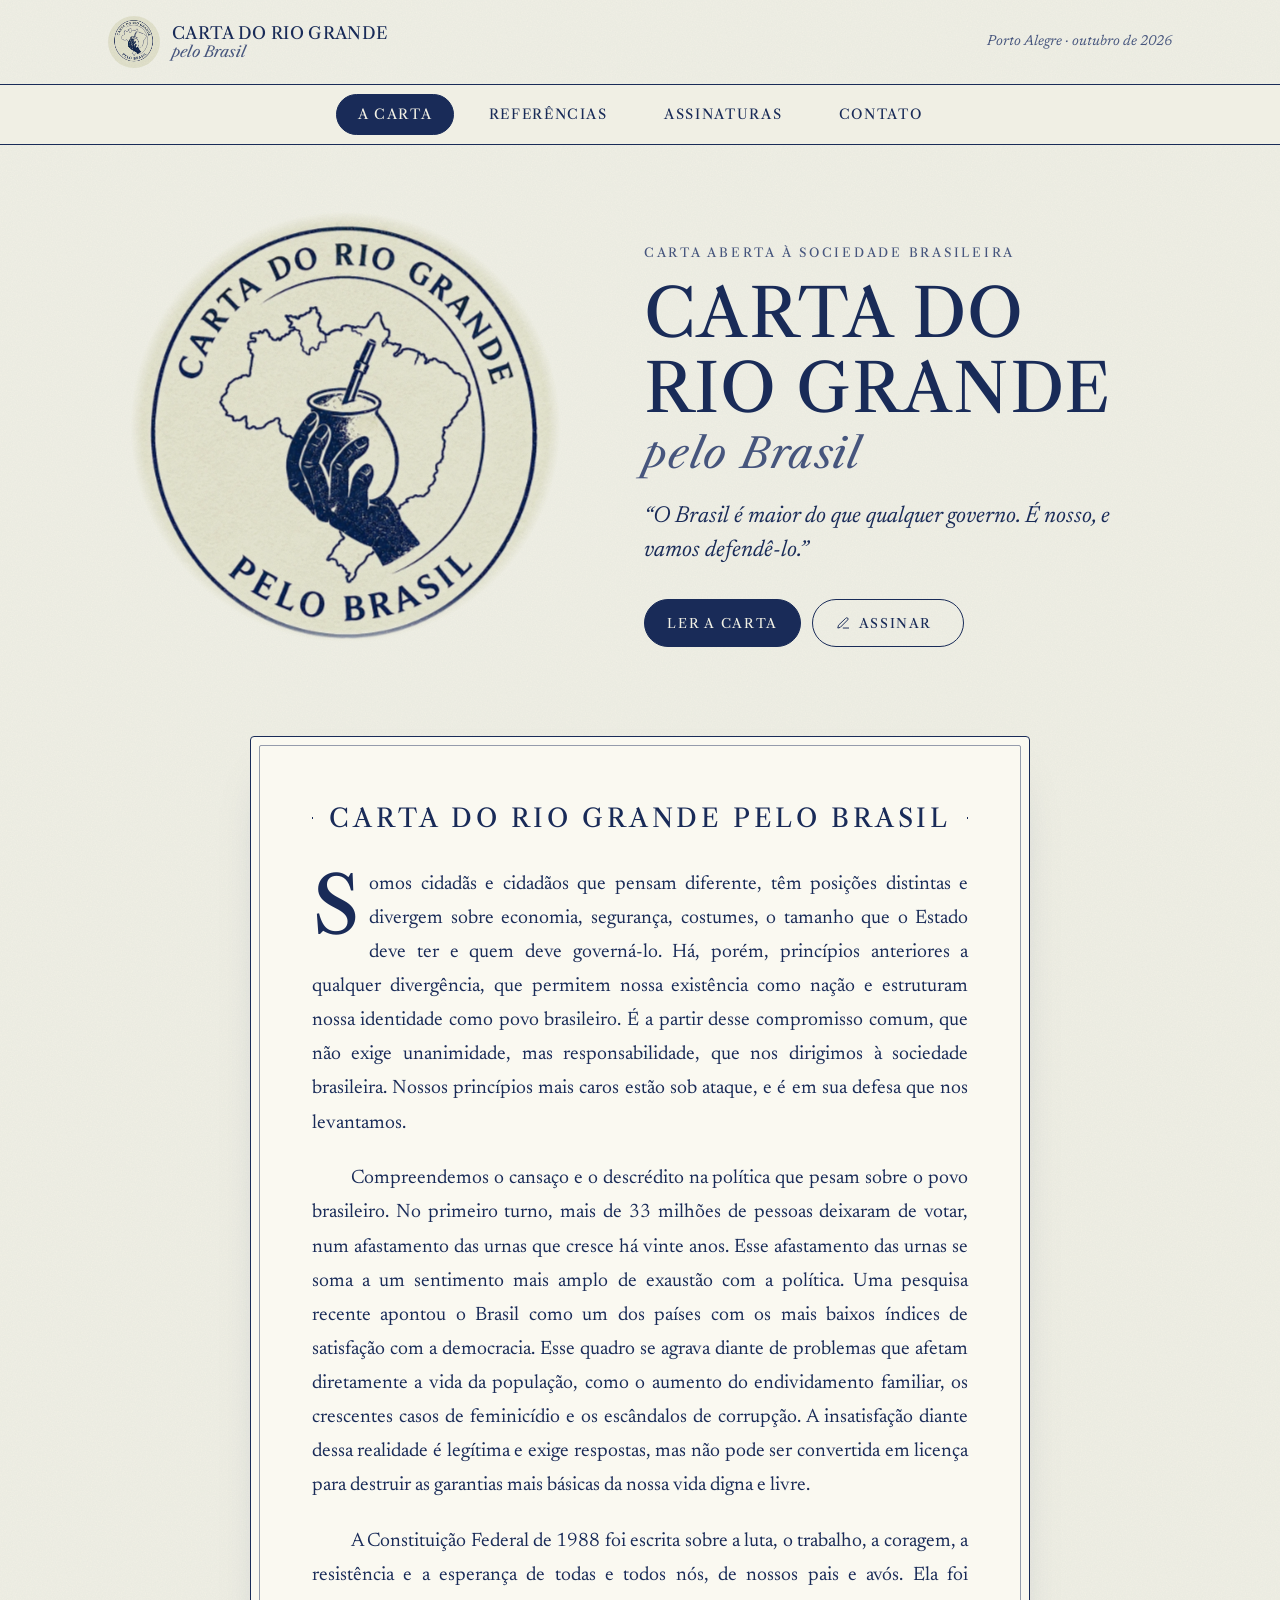
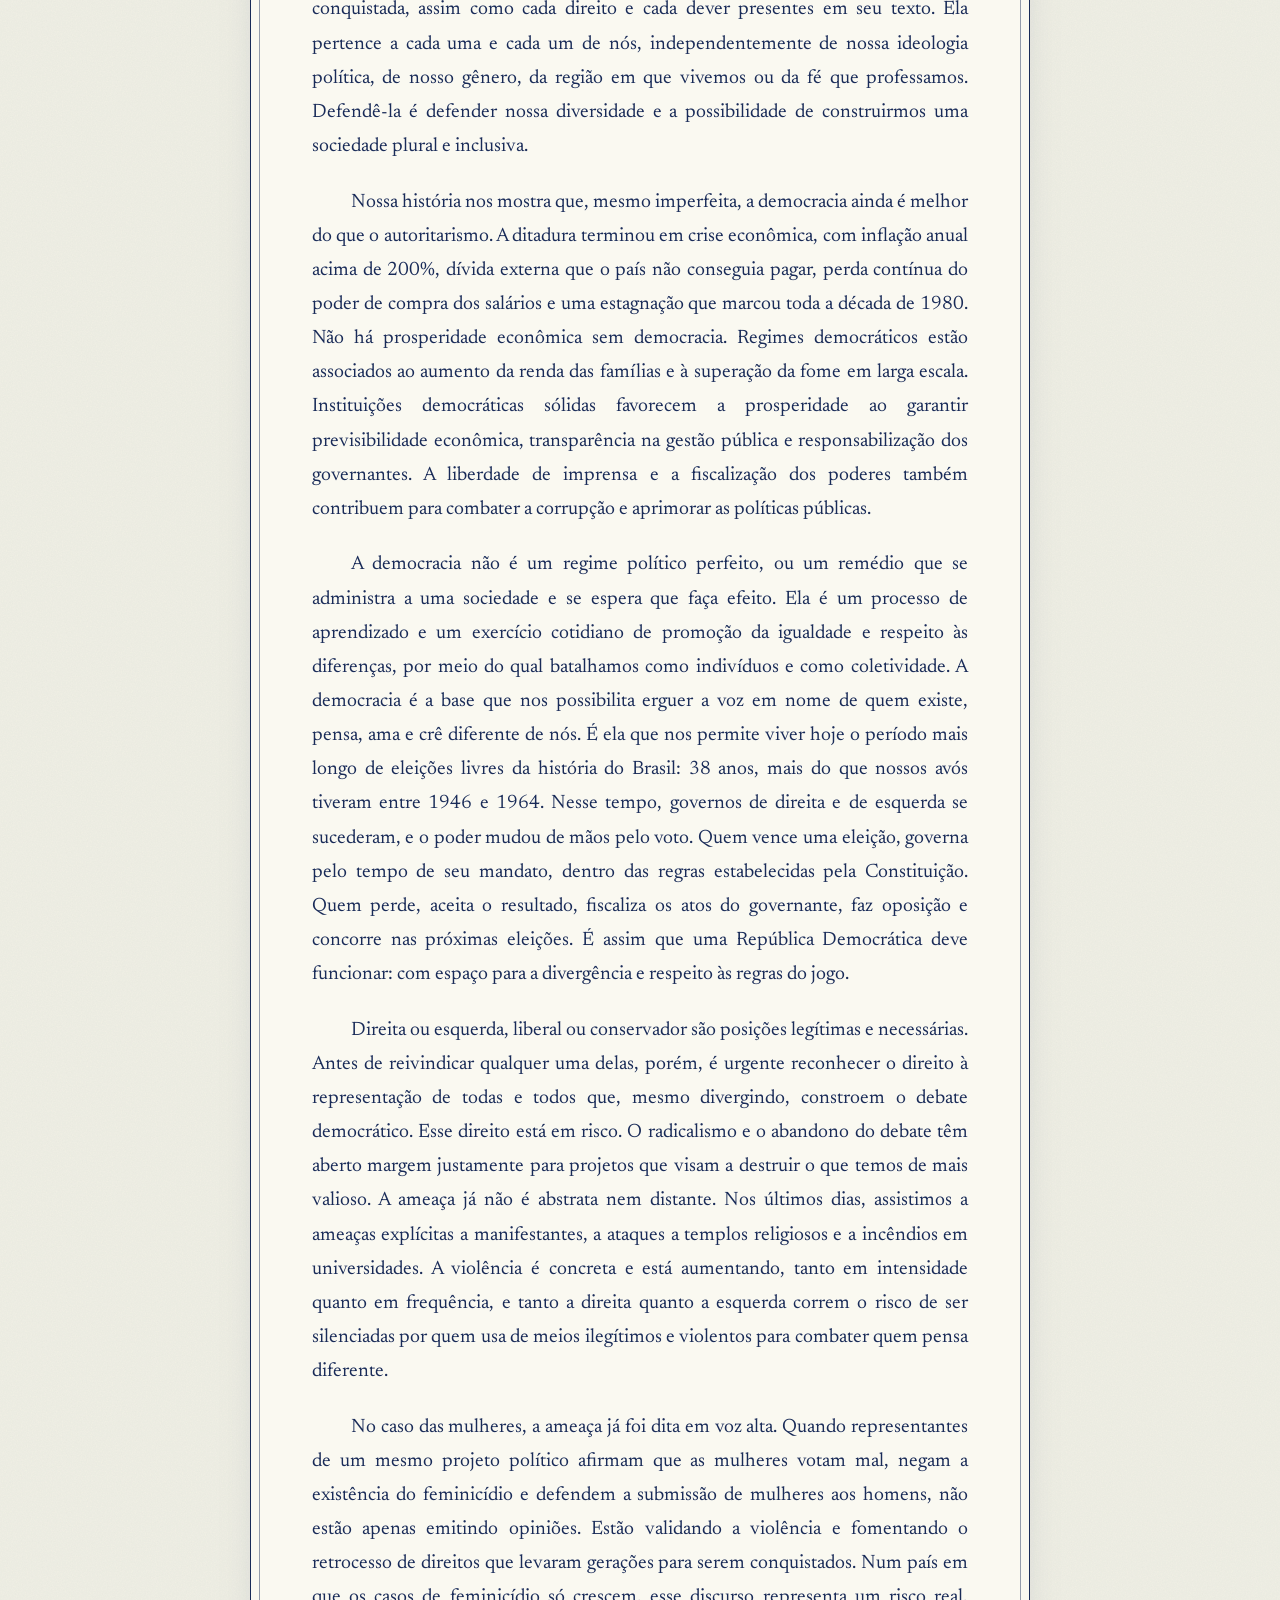
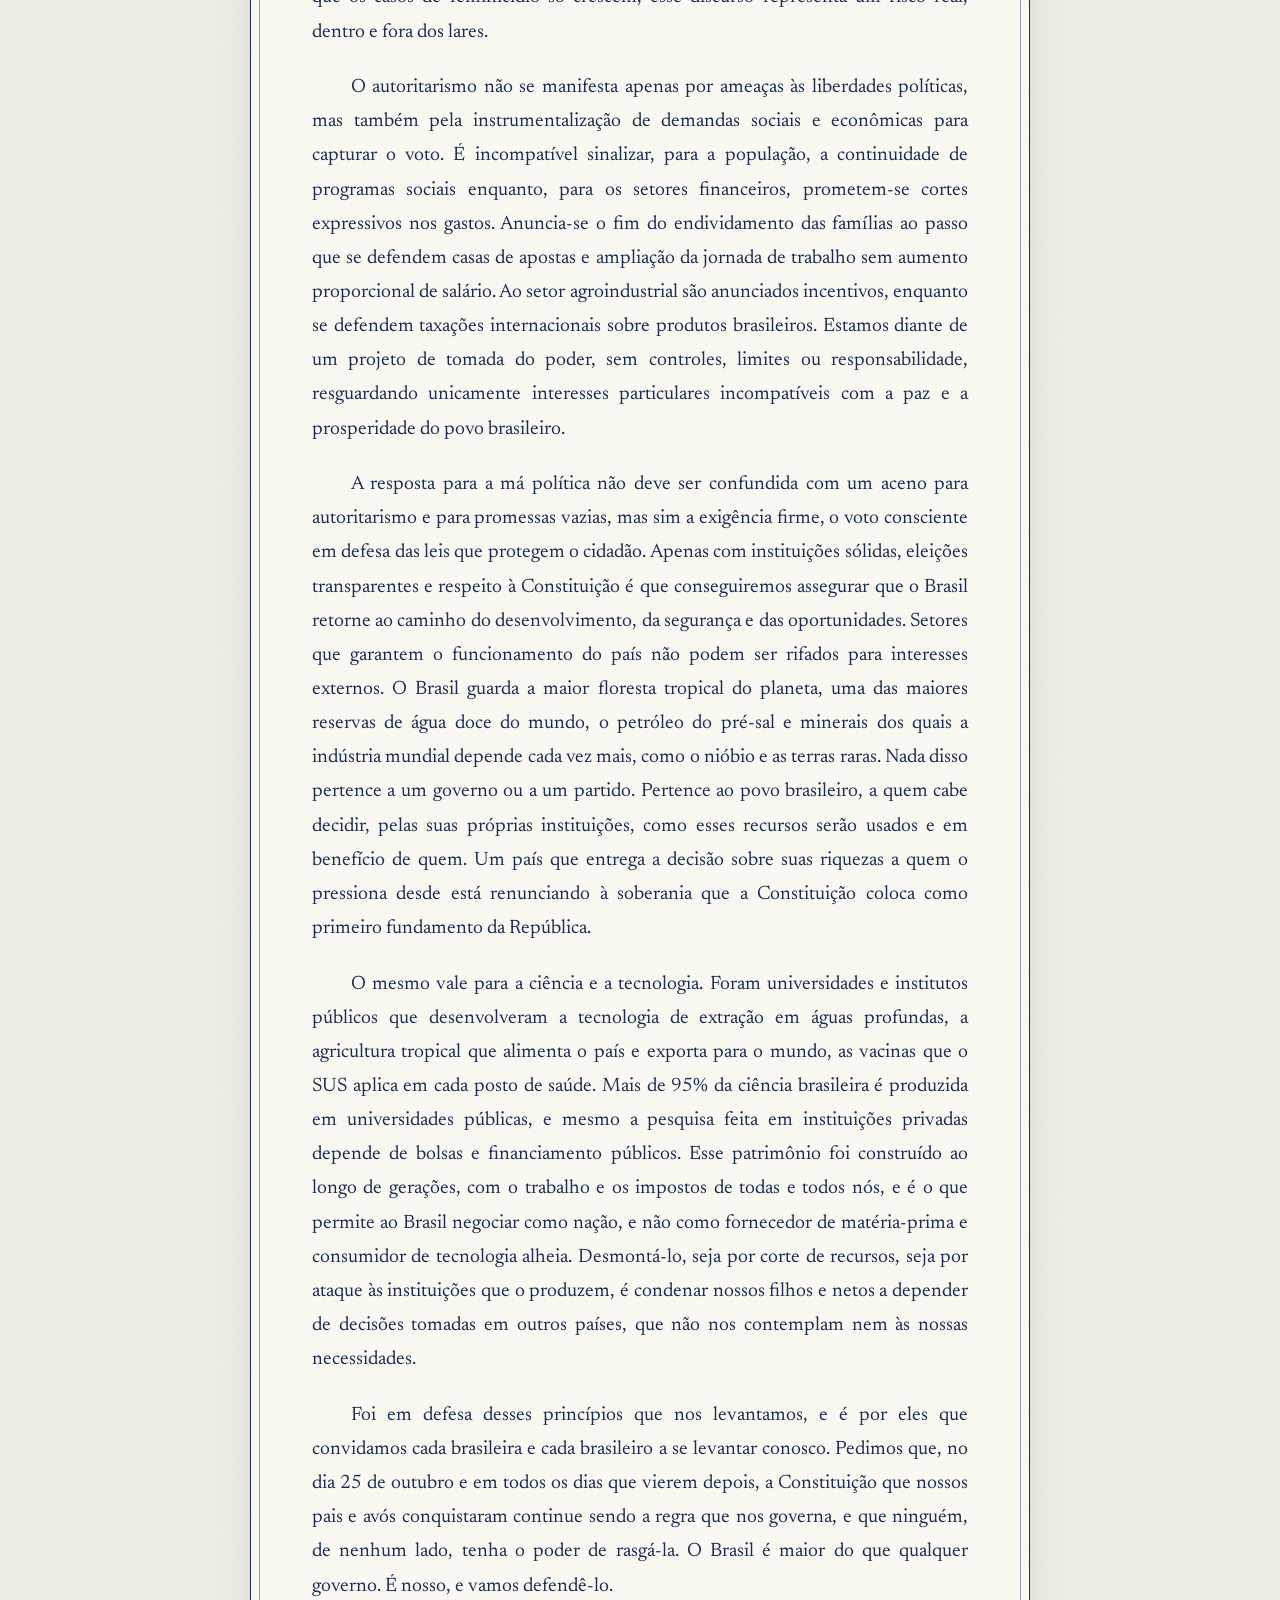
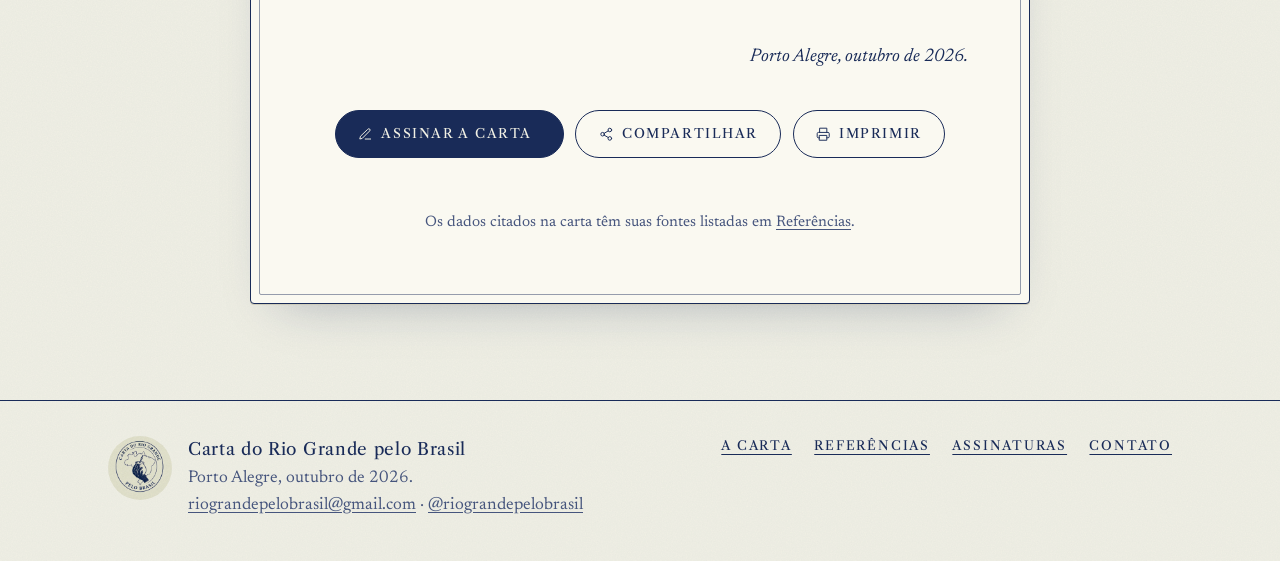
==== commit dad2c612: "Carta: aba Assinaturas só com a lista; botão Assinar abre o Forms Co-Authored-By: Claude Opus 5.5 <n" ====
--- a/carta-rio-grande/carta-rio-grande-arquivo-unico.html
+++ b/carta-rio-grande/carta-rio-grande-arquivo-unico.html
@@ -393,6 +393,8 @@
 .contact-label { font-family: var(--serif-display); font-size: .78rem; letter-spacing: .22em; text-transform: uppercase; opacity: .8; }
 .contact-value { font-family: var(--serif-display); font-size: clamp(1.05rem, .95rem + .5vw, 1.3rem); overflow-wrap: anywhere; }
 
+.signers--solo { margin-top: 0; }
+
 </style>
   
 </head>
@@ -445,8 +447,8 @@
           <p class="hero-lead">“O Brasil é maior do que qualquer governo. É nosso, e vamos defendê-lo.”</p>
           <div class="hero-actions">
             <a class="btn btn-ink" href="#leitura">Ler a carta</a>
-            <a class="btn btn-line" href="#assinaturas" data-tab-link="assinaturas">
-              <svg class="icon" aria-hidden="true"><use href="#i-pen"/></svg> Assinar
+            <a class="btn btn-line" href="https://docs.google.com/forms/d/e/1FAIpQLSdI3jDKYomnJKrwO6jj3Y6d6f1lj1PSOuUAOQwk4hUf1v1UsA/viewform" target="_blank" rel="noopener">
+              <svg class="icon" aria-hidden="true"><use href="#i-pen"/></svg> Assinar<span class="sr-only"> (formulário abre em nova aba)</span>
             </a>
           </div>
         </div>
@@ -545,35 +547,12 @@
     <section class="panel" id="assinaturas" role="tabpanel" aria-labelledby="tab-assinaturas" tabindex="-1" hidden>
       <div class="wrap narrow">
         <header class="panel-head">
-          <p class="kicker">Assine</p>
+          <p class="kicker">Signatários</p>
           <h2 class="panel-title">Assinaturas</h2>
-          <p class="panel-intro">Cidadãs e cidadãos que pensam diferente, unidos em defesa da Constituição. Acrescente o seu nome à carta.</p>
+          <p class="panel-intro">Cidadãs e cidadãos que pensam diferente, unidos em defesa da Constituição.</p>
         </header>
 
-        <div class="sign-card">
-          <div class="sign-seal" aria-hidden="true">
-            <svg viewBox="0 0 200 200">
-              <defs><path id="sign-circle" d="M100 100m-78 0a78 78 0 1 1 156 0a78 78 0 1 1-156 0"/></defs>
-              <circle cx="100" cy="100" r="96" class="seal-line"/>
-              <circle cx="100" cy="100" r="62" class="seal-line"/>
-              <text class="seal-text"><textPath href="#sign-circle" textLength="480">EU ASSINO · PELO BRASIL · EU ASSINO · PELO BRASIL ·</textPath></text>
-              <use href="#i-pen" x="72" y="72" width="56" height="56" class="seal-icon"/>
-            </svg>
-          </div>
-
-          <!-- Quando o Google Forms estiver pronto, cole o link em FORM_URL no arquivo assets/js/main.js.
-               O formulário aparece aqui automaticamente. -->
-          <div class="form-slot" data-form-slot>
-            <p class="soon">Em breve</p>
-            <h3>O formulário de assinaturas está sendo preparado</h3>
-            <p>Em poucos dias você poderá assinar a carta por aqui, com nome, cidade e estado. Enquanto isso, compartilhe a carta com quem também defende a Constituição.</p>
-            <button class="btn btn-line" type="button" data-share>
-              <svg class="icon" aria-hidden="true"><use href="#i-share"/></svg> Compartilhar a carta
-            </button>
-          </div>
-        </div>
-
-        <div class="signers">
+        <div class="signers signers--solo">
           <h3 class="signers-title">Quem já assinou</h3>
           <p class="signers-count" data-signers-count hidden></p>
           <ul class="signers-list" aria-label="Assinaturas" data-signers-list>
@@ -633,8 +612,6 @@
   'use strict';
 
   /* ===== CONFIGURAÇÃO — preencha quando estiver pronto ===== */
-  // Link do Google Forms. Use o link "incorporar" (termina em ?embedded=true) ou o link normal do formulário.
-  var FORM_URL = 'https://docs.google.com/forms/d/e/1FAIpQLSdI3jDKYomnJKrwO6jj3Y6d6f1lj1PSOuUAOQwk4hUf1v1UsA/viewform';
   // Planilha de respostas do Forms: o site lê só as colunas B, D e H (a B aparece como nome).
   // A planilha precisa estar visível para "qualquer pessoa com o link" (Leitor).
   var SIGNERS_CSV_URL = 'https://docs.google.com/spreadsheets/d/1h1Fcr4d4R4TnodCWHhrL0XV0xE6esarxEwazFB4Yi2c/gviz/tq?tqx=out:csv&gid=1031110268&tq=' + encodeURIComponent('select B, D, H');
@@ -751,21 +728,6 @@
   });
   var printBtn = document.querySelector('[data-print]');
   if (printBtn) printBtn.addEventListener('click', function () { showTab('carta'); window.print(); });
-
-  /* ===== Google Forms (quando FORM_URL for preenchido) ===== */
-  var slot = document.querySelector('[data-form-slot]');
-  if (FORM_URL && slot) {
-    var embedUrl = FORM_URL.indexOf('embedded=true') !== -1 ? FORM_URL
-      : FORM_URL + (FORM_URL.indexOf('?') === -1 ? '?' : '&') + 'embedded=true';
-    slot.closest('.sign-card').classList.add('has-form');
-    slot.innerHTML =
-      '<h3>Assine a carta</h3>' +
-      '<div class="form-embed"><iframe src="' + embedUrl + '" title="Formulário de assinatura da carta" loading="lazy">Carregando…</iframe></div>' +
-      '<p><a class="btn btn-line" href="' + FORM_URL + '" target="_blank" rel="noopener">Abrir o formulário em nova aba</a></p>';
-    slot.classList.add('form-embed');
-    var seal = document.querySelector('.sign-seal');
-    if (seal) seal.hidden = true;
-  }
 
 
   /* ===== Lista de assinaturas (planilha publicada como CSV) ===== */
